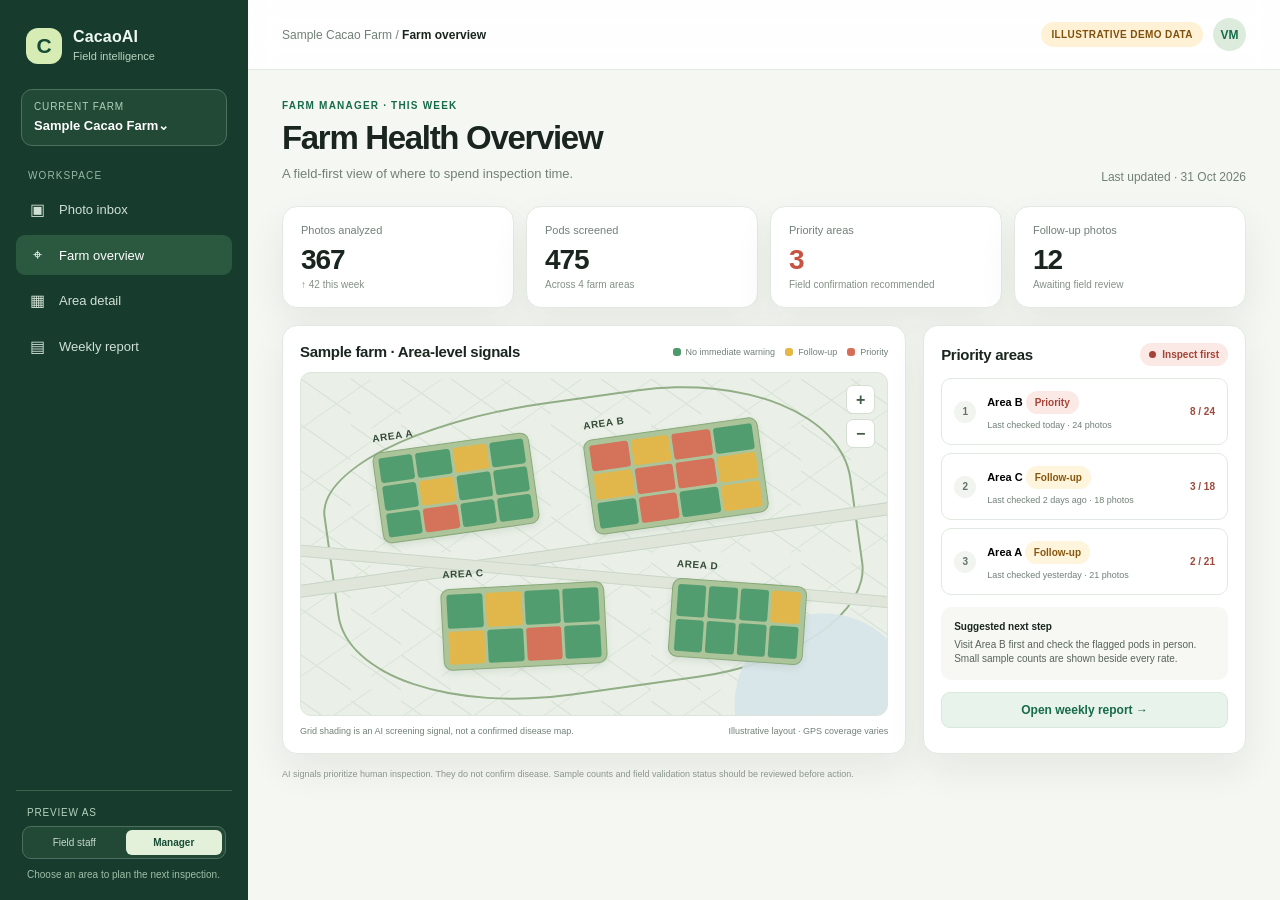
==== index.html @ 4b366967 "Add CacaoAI UI demo for public review" ====
<!doctype html>
<html lang="en">
<head>
  <meta charset="utf-8">
  <meta name="viewport" content="width=device-width,initial-scale=1">
  <meta name="theme-color" content="#f5f7f2">
  <title>CacaoAI — Field & Farm UI Concept</title>
  <style>
    :root {
      --ink: #19251e; --muted: #718077; --line: #e2e9e2; --paper: #ffffff;
      --canvas: #f5f7f2; --green: #176b4b; --green-2: #24835d; --mint: #e7f3eb;
      --amber: #d68b22; --amber-bg: #fff4dc; --red: #c75342; --red-bg: #fbe9e5;
      --blue: #4e7c9e; --blue-bg: #e9f1f6; --shadow: 0 16px 38px rgba(28, 50, 35, .07);
      font-family: Inter, "Segoe UI", Arial, sans-serif;
    }
    * { box-sizing: border-box; }
    body { margin: 0; background: var(--canvas); color: var(--ink); }
    button, input, textarea { font: inherit; }
    button { cursor: pointer; }
    .app { min-height: 100vh; display: grid; grid-template-columns: 248px minmax(0, 1fr); }
    .sidebar { background: #173c2d; color: #eff8f0; display: flex; flex-direction: column; padding: 24px 16px 18px; }
    .brand { display: flex; gap: 11px; align-items: center; padding: 4px 10px 25px; }
    .brand-mark { width: 36px; height: 36px; border-radius: 12px; display: grid; place-items: center; background: #d7ecb5; color: #164b35; font-size: 21px; font-weight: 800; }
    .brand strong { display: block; font-size: 16px; letter-spacing: .01em; }
    .brand small { color: #b7d2be; font-size: 11px; }
    .farm-switch { margin: 0 5px 24px; border: 1px solid #4b705d; background: #214936; color: white; border-radius: 11px; padding: 11px 12px; text-align: left; }
    .farm-switch span { display: block; font-size: 10px; text-transform: uppercase; letter-spacing: .09em; color: #afd0b8; margin-bottom: 4px; }
    .farm-switch strong { font-size: 13px; }
    .nav-label { color: #98b9a3; font-size: 10px; letter-spacing: .11em; text-transform: uppercase; padding: 0 12px 8px; }
    .nav { display: grid; gap: 5px; }
    .nav button { border: 0; background: transparent; color: #d0e0d4; border-radius: 9px; display: flex; align-items: center; gap: 12px; padding: 11px 12px; text-align: left; font-size: 13px; }
    .nav button:hover, .nav button.active { background: #2b5940; color: #fff; }
    .nav .icon { width: 19px; text-align: center; font-size: 16px; }
    .sidebar-spacer { flex: 1; }
    .role-box { border-top: 1px solid #3a6149; padding: 16px 6px 0; }
    .role-box p { color: #b7d2be; font-size: 10px; margin: 0 0 8px 5px; text-transform: uppercase; letter-spacing: .08em; }
    .role-switch { display: flex; padding: 3px; gap: 3px; border: 1px solid #4b705d; border-radius: 9px; background: #214936; }
    .role-switch button { flex: 1; padding: 7px 4px; border: 0; color: #c7d9cc; background: transparent; border-radius: 6px; font-size: 10px; }
    .role-switch button.active { background: #e3f1db; color: #164b35; font-weight: 700; }
    .role-hint { color: #9fbea8; font-size: 10px; line-height: 1.45; padding: 9px 5px 0; }

    .main { min-width: 0; }
    .topbar { height: 70px; background: rgba(255,255,255,.88); border-bottom: 1px solid var(--line); padding: 0 34px; display: flex; justify-content: space-between; align-items: center; position: sticky; top: 0; z-index: 10; backdrop-filter: blur(12px); }
    .crumb { color: var(--muted); font-size: 12px; }
    .crumb strong { color: var(--ink); font-weight: 650; }
    .top-actions { display: flex; gap: 10px; align-items: center; }
    .demo-chip { padding: 7px 10px; border-radius: 20px; background: #fff1d5; color: #80500d; font-size: 10px; font-weight: 750; letter-spacing: .04em; }
    .avatar { width: 33px; height: 33px; border-radius: 50%; display: grid; place-items: center; background: #dcebdc; color: var(--green); font-weight: 750; font-size: 12px; }
    .content { max-width: 1440px; margin: auto; padding: 30px 34px 52px; }
    .screen { display: none; animation: fade .18s ease-out; }
    .screen.active { display: block; }
    @keyframes fade { from { opacity: .5; transform: translateY(4px); } to { opacity: 1; transform: none; } }
    .page-head { display: flex; justify-content: space-between; align-items: flex-end; gap: 18px; margin-bottom: 22px; }
    .eyebrow { color: var(--green); font-size: 10px; font-weight: 800; text-transform: uppercase; letter-spacing: .12em; margin-bottom: 8px; }
    h1 { margin: 0; font-size: clamp(25px, 3vw, 33px); letter-spacing: -.04em; line-height: 1.13; }
    .subtitle { color: var(--muted); margin: 8px 0 0; font-size: 13px; line-height: 1.55; }
    .date-label { color: var(--muted); font-size: 12px; white-space: nowrap; }
    .card { background: var(--paper); border: 1px solid var(--line); border-radius: 15px; box-shadow: var(--shadow); }
    .btn { border: 1px solid var(--line); border-radius: 9px; padding: 10px 14px; background: white; color: var(--ink); font-size: 12px; font-weight: 700; transition: .15s ease; }
    .btn:hover { transform: translateY(-1px); box-shadow: 0 5px 12px #183d2d18; }
    .btn.primary { color: white; background: var(--green); border-color: var(--green); }
    .btn.primary:hover { background: #10583c; }
    .btn.soft { background: var(--mint); color: var(--green); border-color: #d6e9da; }
    .btn.warn { background: var(--amber-bg); color: #84550d; border-color: #f2dfb7; }
    .btn.danger { background: var(--red-bg); color: #9d3c31; border-color: #f0d0ca; }
    .status { display: inline-flex; gap: 6px; align-items: center; padding: 6px 9px; border-radius: 20px; font-size: 10px; font-weight: 750; white-space: nowrap; }
    .status.green { background: var(--mint); color: #226548; }
    .status.amber { background: var(--amber-bg); color: #86570f; }
    .status.red { background: var(--red-bg); color: #a44337; }
    .status.gray { background: #eef1ed; color: #68756b; }
    .dot { width: 7px; height: 7px; border-radius: 50%; background: currentColor; }

    /* Photo intake */
    .capture-layout { display: grid; grid-template-columns: minmax(0, 1.2fr) minmax(280px, .8fr); gap: 20px; align-items: stretch; }
    .capture-card { padding: 22px; }
    .capture-card h2, .panel-head h2 { font-size: 15px; margin: 0; letter-spacing: -.02em; }
    .capture-actions { display: flex; gap: 10px; margin-top: 14px; }
    .capture-actions .btn { flex: 1; padding: 13px; }
    .upload-progress { margin-top: 12px; padding: 10px 11px; background: #f6f9f5; border: 1px solid var(--line); border-radius: 9px; }
    .upload-progress[hidden], .queue-progress[hidden] { display: none; }
    .progress-head { display: flex; justify-content: space-between; gap: 10px; color: #56665a; font-size: 9px; margin-bottom: 7px; }
    .progress-track { height: 5px; background: #e3ebe2; border-radius: 6px; overflow: hidden; }
    .progress-track i { display: block; width: 0; height: 100%; background: var(--green-2); border-radius: inherit; transition: width .18s linear; }
    .retry-row { display: flex; justify-content: space-between; align-items: center; gap: 8px; color: var(--muted); font-size: 9px; margin-top: 8px; }
    .intake-hero { margin-top:16px; padding:20px; background:linear-gradient(135deg,#f0f6ed,#e5f1e5); border:1px solid #d8e8d8; border-radius:13px; display:flex; align-items:center; gap:16px; }
    .drive-icon { flex:none; width:52px; height:52px; display:grid; place-items:center; border-radius:15px; background:white; color:var(--green); font-size:23px; box-shadow:0 4px 12px #294b3014; }
    .intake-hero strong { display:block; font-size:13px; }
    .intake-hero p { margin:5px 0 0; color:#637267; font-size:10px; line-height:1.5; }
    .flow-steps { display:grid; grid-template-columns:repeat(3,1fr); gap:8px; margin-top:14px; }
    .flow-step { position:relative; padding:11px; border-radius:9px; background:#f7f9f5; color:#5a685e; font-size:9px; line-height:1.45; }
    .flow-step b { display:block; color:var(--ink); font-size:10px; margin-bottom:3px; }
    .flow-step i { font-style:normal; color:var(--green); font-weight:800; margin-right:4px; }
    .storage-note { display:flex; gap:8px; align-items:flex-start; padding:11px 12px; margin-top:13px; border-radius:9px; background:#f8f9f6; color:#68756b; font-size:9px; line-height:1.45; }
    .storage-note b { color:#405449; }
    .queue-progress { margin-top:11px; padding:10px 11px; background:#f6f9f5; border:1px solid var(--line); border-radius:9px; }
    .queue-row { padding:8px 0; border-bottom:1px solid #eff2ed; }
    .queue-row:last-child { border-bottom:0; }
    .queue-status { flex:none; }
    .retry-small { padding:5px 8px; font-size:9px; }
    .capture-side { padding: 21px; display: flex; flex-direction: column; }
    .capture-side .side-title { display: flex; justify-content: space-between; align-items: center; margin-bottom: 17px; }
    .side-title h2 { margin: 0; font-size: 14px; }
    .day-count { display: grid; grid-template-columns: 1fr 1fr; gap: 10px; }
    .mini-stat { border-radius: 11px; background: #f7f9f5; padding: 14px; }
    .mini-stat span { display: block; color: var(--muted); font-size: 10px; }
    .mini-stat strong { display: block; font-size: 26px; letter-spacing: -.04em; margin-top: 5px; }
    .mini-stat.review strong { color: var(--amber); }
    .gps-row { display: flex; justify-content: space-between; align-items: center; padding: 15px 0; border-bottom: 1px solid var(--line); font-size: 11px; }
    .gps-row span { color: var(--muted); }
    .upload-queue { margin-top: 15px; }
    .queue-head { display: flex; justify-content: space-between; font-size: 11px; font-weight: 700; margin-bottom: 9px; }
    .queue-list { display: grid; gap: 8px; }
    .queue-row { display: flex; gap: 9px; align-items: center; min-width: 0; font-size: 10px; }
    .queue-thumb { width: 33px; height: 33px; border-radius: 7px; object-fit: cover; background: #e8eee6; flex: none; }
    .queue-meta { flex: 1; min-width: 0; }
    .queue-meta strong { display: block; overflow: hidden; text-overflow: ellipsis; white-space: nowrap; font-size: 10px; }
    .queue-meta small { color: var(--muted); font-size: 9px; }
    .queue-check { color: var(--green); font-size: 15px; }

    /* Overview */
    .metric-grid { display: grid; grid-template-columns: repeat(4, minmax(0, 1fr)); gap: 12px; margin-bottom: 17px; }
    .metric { padding: 17px 18px; }
    .metric .metric-label { color: var(--muted); font-size: 11px; }
    .metric .metric-value { font-size: 28px; letter-spacing: -.04em; font-weight: 750; margin: 8px 0 3px; }
    .metric .metric-note { color: #849087; font-size: 10px; }
    .metric.priority .metric-value { color: var(--red); }
    .overview-layout { display: grid; grid-template-columns: minmax(0, 1.45fr) minmax(300px, .75fr); gap: 17px; }
    .map-card { padding: 17px; }
    .panel-head { display: flex; justify-content: space-between; align-items: center; gap: 10px; margin-bottom: 12px; }
    .map-legend { display: flex; gap: 10px; flex-wrap: wrap; color: var(--muted); font-size: 9px; }
    .map-legend span { display: inline-flex; align-items: center; gap: 5px; }
    .legend-dot { width: 8px; height: 8px; border-radius: 3px; }
    .farm-map { position: relative; height: 344px; overflow: hidden; border-radius: 11px; border: 1px solid #dce5dc; background-color: #eaf0e7; background-image: linear-gradient(35deg,transparent 48%,#d9e4d8 49%,#d9e4d8 50%,transparent 51%),linear-gradient(145deg,transparent 49%,#d9e4d8 50%,transparent 51%); background-size: 50px 46px, 70px 62px; }
    .farm-map::before { content: ""; position: absolute; inset: 7% 5%; border: 2px solid #91ae86; border-radius: 44% 38% 34% 42% / 28% 40% 31% 38%; transform: rotate(-8deg); pointer-events: none; }
    .map-water { position: absolute; right: -5%; bottom: -25%; width: 31%; height: 55%; border-radius: 50%; transform: rotate(-20deg); background: #d7e6e9; opacity: .9; }
    .map-road { position: absolute; height: 13px; left: -3%; right: -2%; top: 50%; background: #dfe5d9; border-top: 1px solid #c8d4c7; border-bottom: 1px solid #c8d4c7; transform: rotate(-8deg); }
    .map-road::after { content:""; position:absolute; height: 10px; width: 110%; left: -4%; top: 27px; background: #e0e6da; border-top: 1px solid #cbd7ca; border-bottom: 1px solid #cbd7ca; transform: rotate(13deg); }
    .plot { position: absolute; display: grid; grid-template-columns: repeat(4, 1fr); gap: 3px; padding: 5px; border-radius: 9px; background: #abc49a; border: 1px solid #87a979; box-shadow: 0 3px 7px #25452a18; transform: rotate(-8deg); }
    .plot button { min-width: 15px; min-height: 20px; border: 0; border-radius: 3px; opacity: .95; transition: .15s; }
    .plot button:hover { outline: 2px solid white; transform: scale(1.12); z-index: 2; }
    .plot button.green-cell { background: #4d9b6d; }
    .plot button.amber-cell { background: #e4b747; }
    .plot button.red-cell { background: #d66e57; }
    .plot-label { position: absolute; top: -21px; left: 2px; color: #344b38; font-size: 10px; font-weight: 800; letter-spacing: .06em; }
    .plot-a { left: 13%; top: 20%; width: 27%; height: 27%; }
    .plot-b { left: 49%; top: 16%; width: 30%; height: 28%; }
    .plot-c { left: 24%; top: 62%; width: 28%; height: 24%; transform: rotate(-3deg); }
    .plot-d { left: 63%; top: 61%; width: 23%; height: 23%; transform: rotate(4deg); }
    .map-controls { position: absolute; top: 12px; right: 12px; display: grid; gap: 5px; }
    .map-controls button { width: 29px; height: 29px; border: 1px solid #d5ded3; border-radius: 7px; background: white; color: #405b48; font-weight: 750; }
    .map-caption { display: flex; justify-content: space-between; gap: 10px; margin-top: 10px; color: var(--muted); font-size: 9px; }
    .priority-card { padding: 17px; }
    .priority-list { display: grid; gap: 8px; }
    .priority-row { width: 100%; background: white; text-align: left; border: 1px solid var(--line); border-radius: 10px; padding: 12px; display: grid; grid-template-columns: 25px 1fr auto; gap: 8px; align-items: center; transition: .15s; }
    .priority-row:hover { border-color: #b4ceba; box-shadow: 0 5px 13px #173c2d10; transform: translateY(-1px); }
    .rank { display: grid; place-items: center; width: 22px; height: 22px; background: #f2f4f0; border-radius: 50%; color: #637368; font-size: 10px; font-weight: 800; }
    .priority-info strong { display: block; font-size: 11px; }
    .priority-info small { color: var(--muted); font-size: 9px; }
    .priority-count { color: #9e493c; font-size: 10px; font-weight: 800; white-space: nowrap; }
    .action-callout { margin-top: 12px; padding: 13px; border-radius: 10px; background: #f7f8f3; color: #566458; font-size: 10px; line-height: 1.45; }
    .action-callout strong { color: var(--ink); display: block; margin-bottom: 3px; }

    /* Area detail */
    .back-link { border: 0; padding: 0; margin: 0 0 14px; background: transparent; color: var(--green); font-size: 11px; font-weight: 700; }
    .area-head { display: flex; justify-content: space-between; align-items: flex-start; gap: 16px; }
    .area-head-actions { display: flex; flex-wrap: wrap; justify-content: flex-end; gap: 8px; }
    .area-locator { display: grid; grid-template-columns: minmax(300px,1.15fr) minmax(220px,.85fr); gap: 18px; align-items: center; padding: 14px; margin: 16px 0; }
    .locator-map { height: 146px; position: relative; overflow: hidden; border-radius: 10px; border: 1px solid #dce5dc; background-color: #eaf0e7; background-image: linear-gradient(35deg,transparent 48%,#d9e4d8 49%,#d9e4d8 50%,transparent 51%),linear-gradient(145deg,transparent 49%,#d9e4d8 50%,transparent 51%); background-size: 38px 34px, 54px 46px; }
    .locator-map::before { content:""; position:absolute; inset:8% 5%; border:2px solid #91ae86; border-radius:44% 38% 34% 42% / 28% 40% 31% 38%; transform:rotate(-8deg); pointer-events:none; }
    .locator-map::after { content:""; position:absolute; height:8px; left:-4%; right:-4%; top:51%; background:#dfe5d9; border-top:1px solid #c8d4c7; border-bottom:1px solid #c8d4c7; transform:rotate(-8deg); pointer-events:none; }
    .locator-plot { position:absolute; z-index:1; width:23%; height:33%; border:1px solid #85a776; border-radius:7px; color:#173c2d; font-size:9px; font-weight:800; letter-spacing:.06em; box-shadow:0 2px 6px #25452a18; transition:.15s; }
    .locator-plot.loc-a { left:12%; top:19%; background:#b9d2ae; }
    .locator-plot.loc-b { left:53%; top:13%; width:29%; height:38%; background:#e7b7a8; }
    .locator-plot.loc-c { left:24%; top:66%; width:27%; height:25%; background:#edd99b; }
    .locator-plot.loc-d { left:67%; top:68%; width:22%; height:23%; background:#b9d2ae; }
    .locator-plot:hover { filter:brightness(.96); transform:translateY(-1px); }
    .locator-plot.selected { outline:3px solid #fff; box-shadow:0 0 0 3px #b94e3b,0 5px 12px #45382b40; z-index:3; }
    .locator-selected-tag { position:absolute; top:4px; right:5px; padding:3px 5px; border-radius:5px; background:#fff; color:#a04435; font-size:7px; letter-spacing:.02em; }
    .locator-details { padding:4px 6px 4px 0; }
    .locator-details .eyebrow { margin-bottom:5px; font-size:9px; }
    .locator-details h2 { margin:0; font-size:20px; letter-spacing:-.03em; }
    .locator-details p { color:var(--muted); font-size:10px; line-height:1.45; margin:6px 0 10px; }
    .locator-kpis { display:flex; gap:7px; margin:0 0 10px; }
    .locator-kpis span { border-radius:7px; padding:5px 7px; background:#f3f6f1; color:#536158; font-size:9px; }
    .locator-kpis strong { color:var(--ink); }
    .locator-note { margin:7px 0 0 !important; color:#87938a !important; font-size:8px !important; }
    .area-stat-grid { display: grid; grid-template-columns: repeat(4, minmax(0,1fr)); gap: 11px; margin: 20px 0 16px; }
    .area-stat { padding: 14px 16px; }
    .area-stat span { color: var(--muted); font-size: 10px; }
    .area-stat strong { display: block; margin-top: 5px; font-size: 20px; }
    .area-grid { display: grid; grid-template-columns: minmax(0,1.35fr) minmax(260px,.65fr); gap: 16px; }
    .signals, .recent { padding: 18px; }
    .signal-row { display: grid; grid-template-columns: 1fr 50px 90px; align-items: center; gap: 10px; padding: 12px 0; border-bottom: 1px solid #edf0eb; font-size: 11px; }
    .signal-row:last-child { border-bottom: 0; }
    .signal-count { text-align: right; font-weight: 800; }
    .signal-bar { height: 5px; background: #eef1ed; border-radius: 9px; overflow: hidden; }
    .signal-bar i { height: 100%; display: block; background: var(--amber); border-radius: inherit; }
    .signal-row:first-of-type .signal-bar i { background: var(--red); }
    .section-note { color: var(--muted); font-size: 9px; margin: 3px 0 8px; line-height: 1.45; }
    .recent-grid { display: grid; grid-template-columns: repeat(2,1fr); gap: 9px; }
    .photo-tile { border: 0; padding: 0; background: #f0f4ef; border-radius: 9px; overflow: hidden; text-align: left; color: var(--ink); }
    .photo-tile img { width: 100%; height: 105px; object-fit: cover; display: block; }
    .photo-tile span { display: block; padding: 8px; font-size: 9px; line-height: 1.35; }
    .photo-tile b { display: block; font-size: 9px; margin-bottom: 2px; }
    .action-panel { padding: 17px; margin-top: 15px; background: #eef5ee; border-color: #dceade; }
    .action-panel h3 { margin: 0 0 8px; font-size: 12px; }
    .action-panel ol { margin: 0; padding-left: 19px; color: #526357; font-size: 10px; line-height: 1.8; }
    .confirm-state { display: none; margin-top: 12px; padding: 10px 11px; border-radius: 9px; font-size: 10px; }
    .confirm-state.visible { display: block; }
    .confirm-state.confirmed { background: var(--mint); color: #226548; }
    .confirm-state.evidence { background: var(--amber-bg); color: #80550e; }

    /* Weekly */
    .report-banner { display: flex; justify-content: space-between; align-items: center; gap: 12px; padding: 20px; background: #173c2d; color: white; border-radius: 15px; margin-bottom: 16px; }
    .report-banner small { color: #bfd7c3; font-size: 10px; }
    .report-banner h2 { margin: 5px 0 0; font-size: 20px; letter-spacing: -.03em; }
    .report-banner .btn { border-color: #83a38c; background: transparent; color: white; }
    .week-grid { display: grid; grid-template-columns: minmax(0,1.25fr) minmax(270px,.75fr); gap: 16px; }
    .trend-card, .actions-card { padding: 19px; }
    .trend-card h2, .actions-card h2 { font-size: 14px; margin: 0; }
    .trend-chart { display: grid; grid-template-columns: 45px 1fr; gap: 9px; height: 210px; margin-top: 20px; }
    .y-axis { display: flex; flex-direction: column; justify-content: space-between; text-align: right; color: #88948a; font-size: 9px; padding: 0 0 20px; }
    .chart-area { position: relative; border-bottom: 1px solid #dce4dc; background: repeating-linear-gradient(to bottom,transparent 0,transparent 48px,#edf1ec 49px,#edf1ec 50px); }
    .bars { height: 100%; display: flex; justify-content: space-around; align-items: flex-end; padding: 0 15px 0; }
    .bar-group { height: 100%; width: 14%; display: flex; align-items: flex-end; justify-content: center; position: relative; }
    .bar { width: 34px; max-width: 85%; height: var(--h); background: #c9dfcf; border-radius: 6px 6px 0 0; position: relative; }
    .bar.current { background: #d9795c; }
    .bar-group small { position: absolute; bottom: -20px; color: #78857b; font-size: 9px; white-space: nowrap; }
    .bar-value { position: absolute; top: -17px; left: 50%; transform: translateX(-50%); color: #647067; font-size: 9px; white-space: nowrap; }
    .chart-note { color: var(--muted); font-size: 9px; margin: 29px 0 0; }
    .weekly-actions { display: grid; gap: 10px; margin-top: 14px; }
    .weekly-action { display: flex; gap: 10px; align-items: flex-start; padding: 11px; border-radius: 9px; background: #f7f9f5; font-size: 10px; line-height: 1.45; }
    .action-num { flex: none; width: 21px; height: 21px; border-radius: 7px; background: #e3eee1; color: var(--green); display: grid; place-items: center; font-size: 9px; font-weight: 800; }
    .weekly-action strong { display: block; margin-bottom: 2px; font-size: 10px; }
    .pending-card { display: flex; gap: 12px; align-items: center; padding: 15px; margin-top: 15px; border: 1px solid #f1dfb9; border-radius: 11px; background: #fff9eb; }
    .pending-icon { width: 36px; height: 36px; display: grid; place-items: center; border-radius: 11px; background: #ffefc9; color: #926116; font-size: 17px; }
    .pending-card strong { display: block; font-size: 11px; }
    .pending-card span { color: #866e48; font-size: 9px; }

    /* Photo review modal and feedback */
    .modal-backdrop { position: fixed; inset: 0; background: rgba(16,34,23,.58); z-index: 40; display: none; align-items: center; justify-content: center; padding: 20px; }
    .modal-backdrop.open { display: flex; }
    .review-modal { max-width: 960px; width: 100%; max-height: 92vh; overflow: auto; background: white; border-radius: 16px; box-shadow: 0 24px 70px #10221855; display: grid; grid-template-columns: minmax(0,1fr) minmax(300px,.8fr); position: relative; }
    .review-photo { min-height: 410px; background: #e9eee8; display: grid; place-items: center; border-radius: 16px 0 0 16px; overflow: hidden; }
    .review-photo img { width: 100%; height: 100%; min-height: 410px; object-fit: cover; }
    .review-details { padding: 24px; }
    .modal-close { position: absolute; top: 12px; right: 12px; width: 32px; height: 32px; border: 1px solid var(--line); background: white; border-radius: 50%; font-size: 16px; z-index: 2; }
    .review-details h2 { font-size: 20px; margin: 13px 0 5px; }
    .review-details p { color: var(--muted); font-size: 10px; line-height: 1.5; }
    .review-kv { display: grid; grid-template-columns: 1fr auto; gap: 10px; padding: 11px 0; border-bottom: 1px solid var(--line); font-size: 10px; }
    .review-kv span { color: var(--muted); }
    .review-actions { display:grid; gap:7px; margin-top:16px; }
    .review-actions .btn { text-align:left; }
    .notes { margin-top: 13px; }
    .notes label { display:block; font-size:10px; font-weight:700; margin-bottom:6px; }
    .notes textarea { resize: vertical; min-height:60px; width:100%; border:1px solid var(--line); border-radius:8px; padding:9px; font-size:10px; outline-color:var(--green); }
    .toast { position: fixed; right: 22px; bottom: 22px; z-index: 60; opacity: 0; transform: translateY(12px); pointer-events:none; background:#193f2f; color:white; padding:12px 16px; border-radius:10px; box-shadow:0 10px 30px #10221833; font-size:11px; transition:.22s; }
    .toast.show { opacity:1; transform:translateY(0); }
    .small-print { color:#8a968d; font-size:9px; line-height:1.5; margin-top:14px; }
    @media (max-width: 1050px) {
      .app { grid-template-columns: 205px minmax(0,1fr); }
      .content { padding:24px 22px 40px; } .topbar { padding:0 22px; }
      .overview-layout, .area-grid, .week-grid { grid-template-columns: 1fr; }
    }
    @media (max-width: 760px) {
      .app { display:block; } .sidebar { padding:10px 12px; position:sticky; top:0; z-index:20; display:block; }
      .brand { padding:0 5px 9px; } .brand-mark { width:30px; height:30px; border-radius:9px; font-size:17px; }
      .farm-switch, .nav-label, .sidebar-spacer, .role-box { display:none; }
      .nav { display:flex; overflow:auto; gap:3px; } .nav button { padding:8px 10px; flex:none; font-size:10px; gap:6px; }
      .nav .icon { font-size:12px; width:auto; }
      .topbar { height:48px; padding:0 14px; } .content { padding:20px 14px 34px; }
      .page-head { align-items:flex-start; flex-direction:column; margin-bottom:16px; }
      .capture-layout { grid-template-columns:1fr; } .metric-grid { grid-template-columns:repeat(2,1fr); }
      .area-stat-grid { grid-template-columns:repeat(2,1fr); } .area-head { flex-direction:column; }
      .area-head-actions { justify-content:flex-start; } .farm-map { height:300px; }
      .area-locator { grid-template-columns:1fr; gap:10px; } .locator-map { height:132px; }
      .review-modal { grid-template-columns:1fr; } .review-photo { border-radius:16px 16px 0 0; min-height:250px; max-height:35vh; }
      .review-photo img { min-height:250px; } .review-details { padding:20px; }
      .report-banner { align-items:flex-start; flex-direction:column; }
    }
    @media (max-width: 450px) {
      .demo-chip { font-size:8px; padding:6px 7px; } .avatar { width:29px; height:29px; }
      .capture-card, .capture-side { padding:16px; } .guide { grid-template-columns:1fr; }
      .farm-map { height:260px; } .plot { gap:2px; padding:3px; } .plot button { min-height:15px; }
      .priority-card, .map-card, .signals, .recent, .trend-card, .actions-card { padding:14px; }
    }
  </style>
</head>
<body>
  <div class="app">
    <aside class="sidebar">
      <div class="brand"><div class="brand-mark">C</div><div><strong>CacaoAI</strong><small>Field intelligence</small></div></div>
      <button class="farm-switch" type="button"><span>Current farm</span><strong>Sample Cacao Farm⌄</strong></button>
      <div class="nav-label">Workspace</div>
      <nav class="nav" aria-label="Main navigation">
        <button data-screen="capture"><span class="icon">▣</span>Photo inbox</button>
        <button data-screen="overview" class="active"><span class="icon">⌖</span>Farm overview</button>
        <button data-screen="area"><span class="icon">▦</span>Area detail</button>
        <button data-screen="weekly"><span class="icon">▤</span>Weekly report</button>
      </nav>
      <div class="sidebar-spacer"></div>
      <div class="role-box">
        <p>Preview as</p>
        <div class="role-switch"><button data-role="staff">Field staff</button><button data-role="manager" class="active">Manager</button></div>
        <div class="role-hint" id="role-hint">Choose an area to plan the next inspection.</div>
      </div>
    </aside>
    <main class="main">
      <header class="topbar">
        <div class="crumb">Sample Cacao Farm <span aria-hidden="true">/</span> <strong id="crumb-current">Farm overview</strong></div>
        <div class="top-actions"><span class="demo-chip">ILLUSTRATIVE DEMO DATA</span><div class="avatar" title="Farm manager">VM</div></div>
      </header>
      <div class="content">
        <!-- Screen 1: desktop photo inbox -->
        <section class="screen" id="screen-capture" aria-labelledby="capture-title">
          <div class="page-head"><div><div class="eyebrow">Field staff · Photo intake</div><h1 id="capture-title">Photo Inbox</h1><p class="subtitle">Photos from the farm arrive here for screening and follow-up. Capture them on a phone; manage the queue on desktop.</p></div><div class="date-label">Saturday, 31 October 2026</div></div>
          <div class="capture-layout">
            <section class="card capture-card">
              <div class="panel-head"><h2>Farm photo storage</h2><span class="status green"><i class="dot"></i> Drive Inbox connected</span></div>
              <div class="intake-hero"><div class="drive-icon">↗</div><div><strong>Incoming photos are read from the farm’s shared folder</strong><p>New files are processed in place. Original images stay in farm storage and are not copied into the dashboard.</p></div></div>
              <div class="flow-steps">
                <div class="flow-step"><b><i>01</i> Take the photo</b>Use the phone’s camera in the field.</div>
                <div class="flow-step"><b><i>02</i> Add it to Drive</b>Upload to the farm’s shared Inbox folder.</div>
                <div class="flow-step"><b><i>03</i> Check status here</b>Follow processing, review, or upload errors.</div>
              </div>
              <div class="capture-actions">
                <button class="btn primary" id="open-drive" type="button">↗ &nbsp; Open shared Drive folder</button>
                <button class="btn" id="add-photos" type="button">＋ &nbsp; Add from this computer</button>
              </div>
              <input id="manual-upload-input" type="file" accept="image/*" multiple hidden>
              <div class="queue-progress" id="upload-progress" hidden>
                <div class="progress-head"><span id="progress-label">Adding file to demo queue…</span><strong id="progress-percent">0%</strong></div>
                <div class="progress-track"><i id="progress-fill"></i></div>
                <div class="retry-row"><span>This is a local UI simulation; nothing is sent.</span><button class="btn retry-small" id="retry-upload" type="button" hidden>Retry</button></div>
              </div>
              <div class="storage-note"><span>ⓘ</span><span><b>Storage design:</b> keep original photos in Drive (or the farm’s chosen object storage); save lightweight metadata, thumbnails, and model results in CacaoAI.</span></div>
            </section>
            <aside class="card capture-side">
              <div class="side-title"><h2>Today’s queue</h2><span class="status green"><i class="dot"></i> Synced 10:42 AM</span></div>
              <div class="day-count">
                <div class="mini-stat"><span>Analyzed</span><strong id="uploaded-count">12</strong></div>
                <div class="mini-stat review"><span>Need field review</span><strong id="review-count">3</strong></div>
              </div>
              <div class="gps-row"><span>Waiting to process</span><strong id="waiting-count">4 photos</strong></div>
              <div class="gps-row"><span>Upload issue</span><strong id="failed-count" style="color:var(--red)">1 photo</strong></div>
              <div class="upload-queue">
                <div class="queue-head"><span>Recent files</span><button class="btn retry-small" id="retry-failed" type="button">Retry failed (1)</button></div>
                <div class="queue-list" id="queue-list">
                  <div class="queue-row"><span class="queue-meta"><strong>IMG_1042.jpg</strong><small>Area B · Arrived 10:42 AM</small></span><span class="status green queue-status">Analyzed</span></div>
                  <div class="queue-row"><span class="queue-meta"><strong>IMG_1041.jpg</strong><small>Area B · Arrived 10:39 AM</small></span><span class="status amber queue-status">Review</span></div>
                  <div class="queue-row"><span class="queue-meta"><strong>IMG_1040.jpg</strong><small>Area A · Arrived 10:31 AM</small></span><span class="status gray queue-status">Queued</span></div>
                  <div class="queue-row" id="failed-row"><span class="queue-meta"><strong>IMG_1039.jpg</strong><small>Sync paused · 10:18 AM</small></span><span class="status red queue-status">Retry</span></div>
                </div>
              </div>
              <p class="small-print">Prototype only: Drive status and queue are sample data. The desktop page does not access a camera or upload anything.</p>
            </aside>
          </div>
        </section>

        <!-- Screen 2: farm manager overview -->
        <section class="screen active" id="screen-overview" aria-labelledby="overview-title">
          <div class="page-head"><div><div class="eyebrow">Farm manager · This week</div><h1 id="overview-title">Farm Health Overview</h1><p class="subtitle">A field-first view of where to spend inspection time.</p></div><div class="date-label">Last updated · 31 Oct 2026</div></div>
          <div class="metric-grid">
            <article class="card metric"><div class="metric-label">Photos analyzed</div><div class="metric-value">367</div><div class="metric-note">↑ 42 this week</div></article>
            <article class="card metric"><div class="metric-label">Pods screened</div><div class="metric-value">475</div><div class="metric-note">Across 4 farm areas</div></article>
            <article class="card metric priority"><div class="metric-label">Priority areas</div><div class="metric-value">3</div><div class="metric-note">Field confirmation recommended</div></article>
            <article class="card metric"><div class="metric-label">Follow-up photos</div><div class="metric-value">12</div><div class="metric-note">Awaiting field review</div></article>
          </div>
          <div class="overview-layout">
            <section class="card map-card">
              <div class="panel-head"><h2>Sample farm · Area-level signals</h2><div class="map-legend"><span><i class="legend-dot" style="background:#4d9b6d"></i>No immediate warning</span><span><i class="legend-dot" style="background:#e4b747"></i>Follow-up</span><span><i class="legend-dot" style="background:#d66e57"></i>Priority</span></div></div>
              <div class="farm-map" aria-label="Illustrative farm block heatmap">
                <div class="map-water"></div><div class="map-road"></div>
                <div class="plot plot-a" aria-label="Area A, 2 flagged out of 21"><span class="plot-label">AREA A</span>
                  <button class="green-cell" data-area="A" aria-label="Area A grid cell"></button><button class="green-cell" data-area="A"></button><button class="amber-cell" data-area="A"></button><button class="green-cell" data-area="A"></button>
                  <button class="green-cell" data-area="A"></button><button class="amber-cell" data-area="A"></button><button class="green-cell" data-area="A"></button><button class="green-cell" data-area="A"></button>
                  <button class="green-cell" data-area="A"></button><button class="red-cell" data-area="A"></button><button class="green-cell" data-area="A"></button><button class="green-cell" data-area="A"></button>
                </div>
                <div class="plot plot-b" aria-label="Area B, 8 flagged out of 24"><span class="plot-label">AREA B</span>
                  <button class="red-cell" data-area="B"></button><button class="amber-cell" data-area="B"></button><button class="red-cell" data-area="B"></button><button class="green-cell" data-area="B"></button>
                  <button class="amber-cell" data-area="B"></button><button class="red-cell" data-area="B"></button><button class="red-cell" data-area="B"></button><button class="amber-cell" data-area="B"></button>
                  <button class="green-cell" data-area="B"></button><button class="red-cell" data-area="B"></button><button class="green-cell" data-area="B"></button><button class="amber-cell" data-area="B"></button>
                </div>
                <div class="plot plot-c" aria-label="Area C, 3 flagged out of 18"><span class="plot-label">AREA C</span>
                  <button class="green-cell" data-area="C"></button><button class="amber-cell" data-area="C"></button><button class="green-cell" data-area="C"></button><button class="green-cell" data-area="C"></button>
                  <button class="amber-cell" data-area="C"></button><button class="green-cell" data-area="C"></button><button class="red-cell" data-area="C"></button><button class="green-cell" data-area="C"></button>
                </div>
                <div class="plot plot-d" aria-label="Area D, 1 flagged out of 31"><span class="plot-label">AREA D</span>
                  <button class="green-cell" data-area="D"></button><button class="green-cell" data-area="D"></button><button class="green-cell" data-area="D"></button><button class="amber-cell" data-area="D"></button>
                  <button class="green-cell" data-area="D"></button><button class="green-cell" data-area="D"></button><button class="green-cell" data-area="D"></button><button class="green-cell" data-area="D"></button>
                </div>
                <div class="map-controls"><button aria-label="Zoom in" type="button">+</button><button aria-label="Zoom out" type="button">−</button></div>
              </div>
              <div class="map-caption"><span>Grid shading is an AI screening signal, not a confirmed disease map.</span><span>Illustrative layout · GPS coverage varies</span></div>
            </section>
            <aside class="card priority-card">
              <div class="panel-head"><h2>Priority areas</h2><span class="status red"><i class="dot"></i> Inspect first</span></div>
              <div class="priority-list">
                <button class="priority-row" data-open-area="B"><span class="rank">1</span><span class="priority-info"><strong>Area B <span class="status red">Priority</span></strong><small>Last checked today · 24 photos</small></span><span class="priority-count">8 / 24</span></button>
                <button class="priority-row" data-open-area="C"><span class="rank">2</span><span class="priority-info"><strong>Area C <span class="status amber">Follow-up</span></strong><small>Last checked 2 days ago · 18 photos</small></span><span class="priority-count">3 / 18</span></button>
                <button class="priority-row" data-open-area="A"><span class="rank">3</span><span class="priority-info"><strong>Area A <span class="status amber">Follow-up</span></strong><small>Last checked yesterday · 21 photos</small></span><span class="priority-count">2 / 21</span></button>
              </div>
              <div class="action-callout"><strong>Suggested next step</strong>Visit Area B first and check the flagged pods in person. Small sample counts are shown beside every rate.</div>
              <button class="btn soft" style="width:100%;margin-top:12px" data-screen="weekly">Open weekly report →</button>
            </aside>
          </div>
          <p class="small-print">AI signals prioritize human inspection. They do not confirm disease. Sample counts and field validation status should be reviewed before action.</p>
        </section>

        <!-- Screen 3: area details -->
        <section class="screen" id="screen-area" aria-labelledby="area-title">
          <button class="back-link" data-screen="overview">← Back to farm overview</button>
          <div class="page-head area-head"><div><div class="eyebrow">Farm manager · Area detail</div><h1 id="area-title">Area B — Priority Inspection</h1><p class="subtitle">Review the signal, then confirm what is actually present in the field.</p></div><div class="area-head-actions"><span class="status red" id="area-status"><i class="dot"></i> Priority inspection</span><button class="btn primary" id="start-inspection">Start inspection</button></div></div>
          <section class="card area-locator" aria-label="Area location within the farm">
            <div class="locator-map" id="locator-map">
              <button class="locator-plot loc-a" data-locator-area="A" type="button" aria-label="Show Area A details">AREA A</button>
              <button class="locator-plot loc-b selected" data-locator-area="B" type="button" aria-label="Currently viewing Area B details">AREA B <span class="locator-selected-tag">VIEWING</span></button>
              <button class="locator-plot loc-c" data-locator-area="C" type="button" aria-label="Show Area C details">AREA C</button>
              <button class="locator-plot loc-d" data-locator-area="D" type="button" aria-label="Show Area D details">AREA D</button>
            </div>
            <div class="locator-details">
              <div class="eyebrow">Selected area on farm map</div>
              <h2 id="locator-area-name">Area B</h2>
              <p id="locator-copy">The highlighted block is the location for the details and photos shown below. Tap another block to switch areas.</p>
              <div class="locator-kpis"><span><strong id="locator-photos">24</strong> photos</span><span><strong id="locator-flagged">8</strong> flagged for review</span></div>
              <button class="btn" data-screen="overview" type="button">View full farm map →</button>
              <p class="locator-note">Illustrative block layout; replace with the farm’s verified block map.</p>
            </div>
          </section>
          <div class="area-stat-grid">
            <article class="card area-stat"><span>Photos analyzed</span><strong id="area-photo-count">24</strong></article>
            <article class="card area-stat"><span>Photos flagged</span><strong id="area-flagged-count">8</strong></article>
            <article class="card area-stat"><span>Flagged rate</span><strong id="area-rate">33%</strong></article>
            <article class="card area-stat"><span>Last checked</span><strong style="font-size:16px">31 Oct 2026</strong></article>
          </div>
          <div class="area-grid">
            <section class="card signals">
              <div class="panel-head"><h2>Possible signals</h2><span class="status gray">AI screening only</span></div>
              <p class="section-note">Labels describe model-like patterns; confirm disease and pest presence in person.</p>
              <div class="signal-row"><span>Black-pod-like</span><strong class="signal-count" id="signal-black">5</strong><div class="signal-bar"><i id="bar-black" style="width:63%"></i></div></div>
              <div class="signal-row"><span>Pest-like</span><strong class="signal-count" id="signal-pest">2</strong><div class="signal-bar"><i id="bar-pest" style="width:25%"></i></div></div>
              <div class="signal-row"><span>Other / review</span><strong class="signal-count" id="signal-other">1</strong><div class="signal-bar"><i id="bar-other" style="width:13%"></i></div></div>
              <div class="action-panel">
                <h3>Recommended next steps</h3>
                <ol><li>Visit Area B</li><li>Inspect the flagged pods in person</li><li>Take close-up follow-up photos</li><li>Upload the photos to update this area</li></ol>
              </div>
              <div class="confirm-state" id="confirm-state"></div>
              <div style="display:flex;gap:8px;flex-wrap:wrap;margin-top:13px">
                <button class="btn soft" id="mark-confirmed">✓ Mark as field-confirmed</button>
                <button class="btn warn" id="needs-evidence">Needs more evidence</button>
                <button class="btn" id="upload-followup">＋ Upload follow-up photos</button>
              </div>
              <input id="followup-input" type="file" accept="image/*" multiple hidden>
            </section>
            <aside class="card recent">
              <div class="panel-head"><h2>Recent photos</h2><button class="btn" style="padding:7px 9px" data-open-review>View all</button></div>
              <div class="recent-grid">
                <button class="photo-tile" data-open-review data-photo="assets/pod-green-a.png"><img class="field-photo" alt="Illustrative close-up of a green cacao pod"><span><b>Sample image 01</b>Generated illustration · not analyzed</span></button>
                <button class="photo-tile" data-open-review data-photo="assets/pod-bagged-a.png"><img class="field-photo" alt="Illustrative close-up of a cacao pod inside a clear protective bag"><span><b>Sample image 02</b>Generated illustration · not analyzed</span></button>
                <button class="photo-tile" data-open-review data-photo="assets/pod-dark-green.png"><img class="field-photo" alt="Illustrative close-up of a dark green cacao pod"><span><b>Sample image 03</b>Generated illustration · not analyzed</span></button>
                <button class="photo-tile" data-open-review data-photo="assets/pod-bagged-b.png"><img class="field-photo" alt="Illustrative close-up of a cacao pod inside a clear protective bag"><span><b>Sample image 04</b>Generated illustration · not analyzed</span></button>
              </div>
              <p class="small-print">Images, photo labels, and example results are illustrative mock data, not farm records or model outputs. Use field confirmation to record what staff observed.</p>
            </aside>
          </div>
        </section>

        <!-- Screen 4: weekly report -->
        <section class="screen" id="screen-weekly" aria-labelledby="weekly-title">
          <div class="page-head"><div><div class="eyebrow">Farm manager · Weekly action summary</div><h1 id="weekly-title">Weekly Farm Health Report</h1><p class="subtitle">A short list of places to revisit, with enough evidence to plan the week.</p></div><div class="date-label">Week of 26 Oct 2026</div></div>
          <div class="report-banner"><div><small>SAMPLE CACAO FARM · WEEK 44</small><h2>3 areas may need a closer look.</h2></div><button class="btn" id="export-report">↓ &nbsp; Export summary</button></div>
          <div class="metric-grid">
            <article class="card metric"><div class="metric-label">Photos analyzed</div><div class="metric-value">367</div><div class="metric-note">This week</div></article>
            <article class="card metric priority"><div class="metric-label">Priority areas</div><div class="metric-value">3</div><div class="metric-note">Field checks recommended</div></article>
            <article class="card metric"><div class="metric-label">Follow-up photos pending</div><div class="metric-value">12</div><div class="metric-note">Upload after field visits</div></article>
            <article class="card metric"><div class="metric-label">Field-confirmed</div><div class="metric-value" id="confirmed-total">4</div><div class="metric-note">Staff feedback this week</div></article>
          </div>
          <div class="week-grid">
            <section class="card trend-card">
              <div class="panel-head"><h2>Area B · flagged-photo share</h2><span class="status amber">Review recommended</span></div>
              <p class="section-note">Share of photos flagged for review. Counts are small; compare with the sample size.</p>
              <div class="trend-chart"><div class="y-axis"><span>40%</span><span>30%</span><span>20%</span><span>10%</span><span>0%</span></div><div class="chart-area"><div class="bars">
                <div class="bar-group"><div class="bar" style="--h:38%"><span class="bar-value">15%</span></div><small>Wk 40</small></div>
                <div class="bar-group"><div class="bar" style="--h:45%"><span class="bar-value">18%</span></div><small>Wk 41</small></div>
                <div class="bar-group"><div class="bar" style="--h:35%"><span class="bar-value">14%</span></div><small>Wk 42</small></div>
                <div class="bar-group"><div class="bar" style="--h:53%"><span class="bar-value">21%</span></div><small>Wk 43</small></div>
                <div class="bar-group"><div class="bar current" style="--h:83%"><span class="bar-value">33%</span></div><small>This week</small></div>
              </div></div></div>
              <p class="chart-note">Current sample: 8 of 24 photos flagged. A higher share is a cue to inspect, not a disease diagnosis.</p>
            </section>
            <aside class="card actions-card">
              <div class="panel-head"><h2>Recommended actions</h2><span class="status green">This week</span></div>
              <div class="weekly-actions">
                <div class="weekly-action"><span class="action-num">1</span><span><strong>Inspect Area B first</strong>8 of 24 photos flagged · increased from 18% last week.</span></div>
                <div class="weekly-action"><span class="action-num">2</span><span><strong>Review black-pod-like signals</strong>Check five flagged examples during the field visit.</span></div>
                <div class="weekly-action"><span class="action-num">3</span><span><strong>Recheck Area C next week</strong>3 of 18 photos flagged; compare after follow-up.</span></div>
              </div>
              <div class="pending-card"><div class="pending-icon">↻</div><div><strong>12 follow-up photos pending</strong><span>Upload after the next field inspection.</span></div></div>
              <button class="btn primary" style="width:100%;margin-top:14px" data-open-area="B">Open Area B details →</button>
            </aside>
          </div>
          <p class="small-print">Trend is illustrative demo data. Rates can shift when capture volume or model version changes; always show the denominator and field-check before interpreting.</p>
        </section>
      </div>
    </main>
  </div>

  <!-- Photo Review is a modal reached from an area's recent-photo list. -->
  <div class="modal-backdrop" id="review-backdrop" role="dialog" aria-modal="true" aria-labelledby="review-title">
    <div class="review-modal">
      <button class="modal-close" id="close-review" aria-label="Close photo review">×</button>
      <div class="review-photo"><img class="field-photo" id="review-photo" alt="Original cacao pod photo"></div>
      <div class="review-details">
        <span class="status gray"><i class="dot"></i> Illustrative sample · not analyzed</span>
        <h2 id="review-title">Photo Review</h2>
        <p>This generated sample image has not been analyzed by a CacaoAI model. Real model output will appear here after inference.</p>
        <div class="review-kv"><span>Farm area</span><strong>Area B · Sample Cacao Farm</strong></div>
        <div class="review-kv"><span>Image type</span><strong>Generated illustration</strong></div>
        <div class="review-kv"><span>Pod detection</span><strong>Not evaluated</strong></div>
        <div class="review-kv"><span>Model result</span><strong>Not available · no inference run</strong></div>
        <div class="review-actions">
          <button class="btn soft" data-review-choice="confirmed">✓ &nbsp; Confirmed in field</button>
          <button class="btn" data-review-choice="not-confirmed">○ &nbsp; Not confirmed</button>
          <button class="btn warn" data-review-choice="more-photo">＋ &nbsp; Need another photo</button>
        </div>
        <div class="notes"><label for="review-notes">Field notes</label><textarea id="review-notes" placeholder="What did you observe? (optional)"></textarea></div>
      </div>
    </div>
  </div>
  <div class="toast" id="toast" role="status" aria-live="polite"></div>

  <script>
    // Offline interaction prototype. No inference, Drive upload, or persistent backend is connected.
    const photoTiles = [...document.querySelectorAll('.photo-tile')];
    photoTiles.forEach(tile => { tile.querySelector('.field-photo').src = tile.dataset.photo; });
    const reviewPhoto = document.getElementById('review-photo');
    reviewPhoto.src = photoTiles[0]?.dataset.photo || '';
    const names = { capture: 'Photo inbox', overview: 'Farm overview', area: 'Area detail', weekly: 'Weekly report' };
    const screens = [...document.querySelectorAll('.screen')];
    const navButtons = [...document.querySelectorAll('[data-screen]')];
    let selectedArea = 'B';
    let toastTimer;
    function showToast(message) {
      const toast = document.getElementById('toast');
      toast.textContent = message; toast.classList.add('show');
      clearTimeout(toastTimer); toastTimer = setTimeout(() => toast.classList.remove('show'), 2600);
    }
    function showScreen(name) {
      screens.forEach(screen => screen.classList.toggle('active', screen.id === `screen-${name}`));
      document.getElementById('crumb-current').textContent = names[name] || 'Farm overview';
      document.querySelectorAll('.nav button').forEach(button => button.classList.toggle('active', button.dataset.screen === name));
      if (name === 'capture') document.getElementById('role-hint').textContent = 'Check files arriving from the farm’s shared photo folder.';
      else document.getElementById('role-hint').textContent = 'Choose an area to plan the next inspection.';
      window.scrollTo({ top: 0, behavior: 'smooth' });
    }
    navButtons.forEach(button => button.addEventListener('click', () => showScreen(button.dataset.screen)));
    function openArea(key = 'B') {
      selectedArea = key;
      const data = {
        B: { title: 'Area B — Priority Inspection', photos: '24', flagged: '8', rate: '33%', tone: 'red', badge: 'Priority inspection', signals: [5, 2, 1] },
        C: { title: 'Area C — Follow-up Recommended', photos: '18', flagged: '3', rate: '17%', tone: 'amber', badge: 'Follow-up recommended', signals: [2, 1, 0] },
        A: { title: 'Area A — Follow-up Recommended', photos: '21', flagged: '2', rate: '10%', tone: 'amber', badge: 'Follow-up recommended', signals: [1, 1, 0] },
        D: { title: 'Area D — No Immediate Warning', photos: '31', flagged: '1', rate: '3%', tone: 'green', badge: 'No immediate warning', signals: [0, 1, 0] }
      }[key] || { title: `Area ${key}`, photos: '—', flagged: '—', rate: '—', tone: 'gray', badge: 'Needs review' };
      document.getElementById('area-title').textContent = data.title;
      document.getElementById('area-photo-count').textContent = data.photos;
      document.getElementById('area-flagged-count').textContent = data.flagged;
      document.getElementById('area-rate').textContent = data.rate;
      document.getElementById('locator-area-name').textContent = `Area ${key}`;
      document.getElementById('locator-copy').textContent = `The highlighted block is the location for the details and photos shown below. Tap another block to switch areas.`;
      document.getElementById('locator-photos').textContent = data.photos;
      document.getElementById('locator-flagged').textContent = data.flagged;
      document.querySelectorAll('[data-locator-area]').forEach(plot => {
        const selected = plot.dataset.locatorArea === key;
        plot.classList.toggle('selected', selected);
        plot.setAttribute('aria-label', selected ? `Currently viewing Area ${key} details` : `Show Area ${plot.dataset.locatorArea} details`);
        const tag = plot.querySelector('.locator-selected-tag');
        if (tag) tag.remove();
        if (selected) {
          const selectedTag = document.createElement('span'); selectedTag.className = 'locator-selected-tag'; selectedTag.textContent = 'VIEWING';
          plot.appendChild(selectedTag);
        }
      });
      if (data.signals) {
        ['black', 'pest', 'other'].forEach((name, index) => {
          document.getElementById(`signal-${name}`).textContent = data.signals[index];
          document.getElementById(`bar-${name}`).style.width = `${Math.round(data.signals[index] / 8 * 100)}%`;
        });
      }
      const badge = document.getElementById('area-status'); badge.className = `status ${data.tone}`; badge.innerHTML = `<i class="dot"></i> ${data.badge}`;
      document.getElementById('confirm-state').className = 'confirm-state';
      showScreen('area');
    }
    document.querySelectorAll('[data-open-area]').forEach(button => button.addEventListener('click', () => openArea(button.dataset.openArea)));
    document.querySelectorAll('.plot button[data-area]').forEach(button => button.addEventListener('click', () => openArea(button.dataset.area)));
    document.querySelectorAll('[data-locator-area]').forEach(button => button.addEventListener('click', () => openArea(button.dataset.locatorArea)));
    document.querySelectorAll('[data-open-review]').forEach(button => button.addEventListener('click', () => {
      const photo = button.dataset.photo || photoTiles[0]?.dataset.photo;
      if (photo) reviewPhoto.src = photo;
      document.getElementById('review-backdrop').classList.add('open');
    }));
    function closeReview() { document.getElementById('review-backdrop').classList.remove('open'); }
    document.getElementById('close-review').addEventListener('click', closeReview);
    document.getElementById('review-backdrop').addEventListener('click', event => { if (event.target.id === 'review-backdrop') closeReview(); });
    document.addEventListener('keydown', event => { if (event.key === 'Escape') closeReview(); });

    document.querySelectorAll('[data-role]').forEach(button => button.addEventListener('click', () => {
      document.querySelectorAll('[data-role]').forEach(item => item.classList.toggle('active', item === button));
      const staff = button.dataset.role === 'staff';
      showScreen(staff ? 'capture' : 'overview');
      showToast(staff ? 'Previewing the field-staff photo inbox' : 'Previewing the farm-manager dashboard');
    }));

    const manualInput = document.getElementById('manual-upload-input');
    document.getElementById('add-photos').addEventListener('click', () => manualInput.click());
    document.getElementById('open-drive').addEventListener('click', () => showToast('In production, this opens the farm’s shared Drive Inbox.'));
    let pendingUploads = [];
    let uploadInterval = null;
    function queueManualFiles(files, isRetry = false) {
      if (files && files.length) pendingUploads = [...files];
      if (!pendingUploads.length) return;
      if (uploadInterval) clearInterval(uploadInterval);
      const progress = document.getElementById('upload-progress');
      const fill = document.getElementById('progress-fill');
      const percent = document.getElementById('progress-percent');
      const label = document.getElementById('progress-label');
      const retryButton = document.getElementById('retry-upload');
      progress.hidden = false; fill.style.width = '0%'; percent.textContent = '0%';
      label.textContent = isRetry ? 'Retrying local demo transfer…' : `Adding ${pendingUploads.length} file${pendingUploads.length > 1 ? 's' : ''} to the queue…`;
      retryButton.hidden = true;
      if (!navigator.onLine) {
        fill.style.width = '38%'; fill.style.background = 'var(--red)'; percent.textContent = 'Paused';
        label.textContent = 'Connection lost · selected files stay on this device';
        retryButton.hidden = false; retryButton.textContent = 'Retry';
        showToast('No connection. Selected files stay here until you retry.');
        return;
      }
      fill.style.background = 'var(--green-2)';
      let progressValue = 0;
      uploadInterval = setInterval(() => {
        progressValue = Math.min(100, progressValue + 20);
        fill.style.width = `${progressValue}%`; percent.textContent = `${progressValue}%`;
        if (progressValue >= 100) {
          clearInterval(uploadInterval); uploadInterval = null;
          label.textContent = 'Added to the local demo queue · no upload sent';
          retryButton.hidden = true;
          completeManualFiles(pendingUploads);
          pendingUploads = [];
        }
      }, 140);
    }
    function completeManualFiles(files) {
      const list = document.getElementById('queue-list');
      files.forEach(file => {
        const row = document.createElement('div'); row.className = 'queue-row';
        const meta = document.createElement('span'); meta.className = 'queue-meta';
        const strong = document.createElement('strong'); strong.textContent = file.name;
        const small = document.createElement('small'); small.textContent = 'Selected from this computer · demo only';
        meta.append(strong, small); const badge = document.createElement('span'); badge.className = 'status gray queue-status'; badge.textContent = 'Queued';
        row.append(meta, badge); list.prepend(row);
      });
      document.getElementById('waiting-count').textContent = `${Number(document.getElementById('waiting-count').textContent.match(/\d+/)?.[0] || 0) + files.length} photos`;
      showToast(`${files.length} file${files.length > 1 ? 's' : ''} added to the demo queue. Nothing was uploaded.`);
    }
    manualInput.addEventListener('change', () => queueManualFiles(manualInput.files));
    document.getElementById('retry-upload').addEventListener('click', () => {
      queueManualFiles([], true);
    });
    document.getElementById('retry-failed').addEventListener('click', () => {
      const failedRow = document.getElementById('failed-row');
      failedRow.querySelector('.queue-meta small').textContent = 'Retry queued · 10:18 AM';
      const badge = failedRow.querySelector('.queue-status'); badge.className = 'status gray queue-status'; badge.textContent = 'Queued';
      document.getElementById('failed-count').textContent = '0 photos';
      document.getElementById('failed-count').style.color = 'var(--green)';
      const retry = document.getElementById('retry-failed'); retry.disabled = true; retry.textContent = 'Retry queued';
      showToast('Failed file queued for retry in this demo.');
    });
    document.getElementById('start-inspection').addEventListener('click', () => {
      const button = document.getElementById('start-inspection'); button.textContent = 'Inspection started'; button.classList.remove('primary'); button.classList.add('soft');
      showToast(`Area ${selectedArea} inspection started in this demo.`);
    });
    document.getElementById('mark-confirmed').addEventListener('click', () => {
      const state = document.getElementById('confirm-state'); state.className = 'confirm-state visible confirmed'; state.textContent = `Field confirmation saved for Area ${selectedArea} in this demo.`;
      showToast('Field-confirmed status recorded locally.');
    });
    document.getElementById('needs-evidence').addEventListener('click', () => {
      const state = document.getElementById('confirm-state'); state.className = 'confirm-state visible evidence'; state.textContent = 'More evidence requested. Add a close-up photo after the field visit.';
      showToast('Area marked as needing more evidence.');
    });
    const followupInput = document.getElementById('followup-input');
    document.getElementById('upload-followup').addEventListener('click', () => followupInput.click());
    followupInput.addEventListener('change', () => {
      const count = followupInput.files.length;
      if (count) showToast(`${count} follow-up photo${count > 1 ? 's' : ''} selected for this demo.`);
    });
    document.querySelectorAll('[data-review-choice]').forEach(button => button.addEventListener('click', () => {
      const choice = button.dataset.reviewChoice;
      const messages = { confirmed: 'Field confirmation recorded locally.', 'not-confirmed': 'Marked as not confirmed locally.', 'more-photo': 'Follow-up photo requested.' };
      if (choice === 'confirmed') document.getElementById('confirmed-total').textContent = String(Number(document.getElementById('confirmed-total').textContent) + 1);
      closeReview(); showToast(messages[choice]);
    }));
    document.getElementById('export-report').addEventListener('click', () => {
      const report = 'Sample Cacao Farm — Weekly Farm Health Report\nWeek of 26 Oct 2026\n\n367 photos analyzed\n3 priority areas\nArea B: 8 / 24 photos flagged (33%)\n12 follow-up photos pending\n\nAI signals are for inspection prioritization, not disease confirmation.';
      const link = document.createElement('a'); link.href = URL.createObjectURL(new Blob([report], { type: 'text/plain' })); link.download = 'sample-farm-weekly-health-summary.txt'; link.click(); URL.revokeObjectURL(link.href);
      showToast('Demo summary downloaded.');
    });
  </script>
</body>
</html>
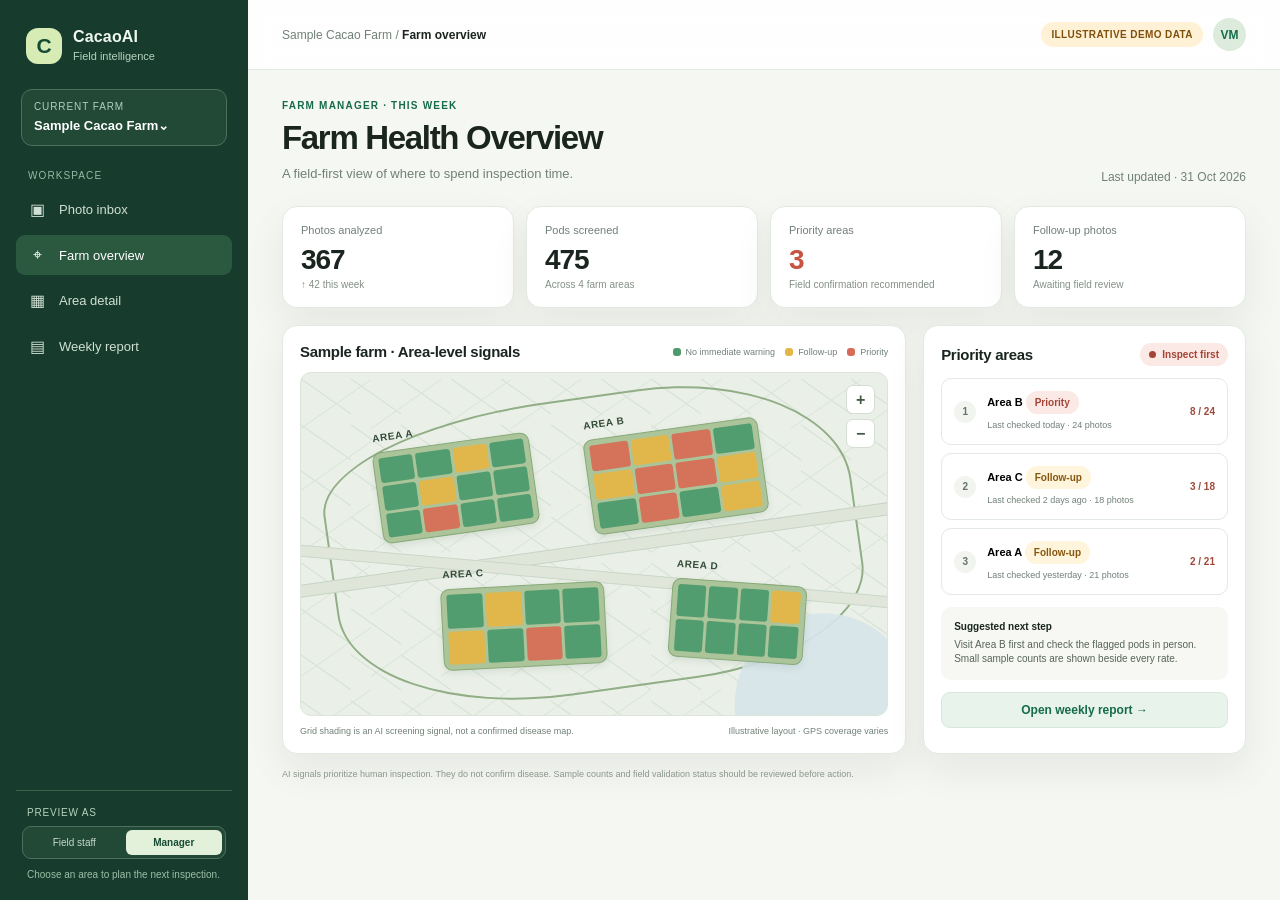
==== commit 052c9587: "Clarify demo Drive connection status" ====
--- a/index.html
+++ b/index.html
@@ -316,8 +316,8 @@
           <div class="page-head"><div><div class="eyebrow">Field staff · Photo intake</div><h1 id="capture-title">Photo Inbox</h1><p class="subtitle">Photos from the farm arrive here for screening and follow-up. Capture them on a phone; manage the queue on desktop.</p></div><div class="date-label">Saturday, 31 October 2026</div></div>
           <div class="capture-layout">
             <section class="card capture-card">
-              <div class="panel-head"><h2>Farm photo storage</h2><span class="status green"><i class="dot"></i> Drive Inbox connected</span></div>
-              <div class="intake-hero"><div class="drive-icon">↗</div><div><strong>Incoming photos are read from the farm’s shared folder</strong><p>New files are processed in place. Original images stay in farm storage and are not copied into the dashboard.</p></div></div>
+              <div class="panel-head"><h2>Farm photo storage</h2><span class="status gray"><i class="dot"></i> Demo · not connected</span></div>
+              <div class="intake-hero"><div class="drive-icon">↗</div><div><strong>Example: photos from a shared farm folder</strong><p>In a live setup, an authorized Drive connection could process photos in place while originals stay in farm storage.</p></div></div>
               <div class="flow-steps">
                 <div class="flow-step"><b><i>01</i> Take the photo</b>Use the phone’s camera in the field.</div>
                 <div class="flow-step"><b><i>02</i> Add it to Drive</b>Upload to the farm’s shared Inbox folder.</div>
@@ -336,7 +336,7 @@
               <div class="storage-note"><span>ⓘ</span><span><b>Storage design:</b> keep original photos in Drive (or the farm’s chosen object storage); save lightweight metadata, thumbnails, and model results in CacaoAI.</span></div>
             </section>
             <aside class="card capture-side">
-              <div class="side-title"><h2>Today’s queue</h2><span class="status green"><i class="dot"></i> Synced 10:42 AM</span></div>
+              <div class="side-title"><h2>Today’s queue</h2><span class="status gray"><i class="dot"></i> Sample queue</span></div>
               <div class="day-count">
                 <div class="mini-stat"><span>Analyzed</span><strong id="uploaded-count">12</strong></div>
                 <div class="mini-stat review"><span>Need field review</span><strong id="review-count">3</strong></div>
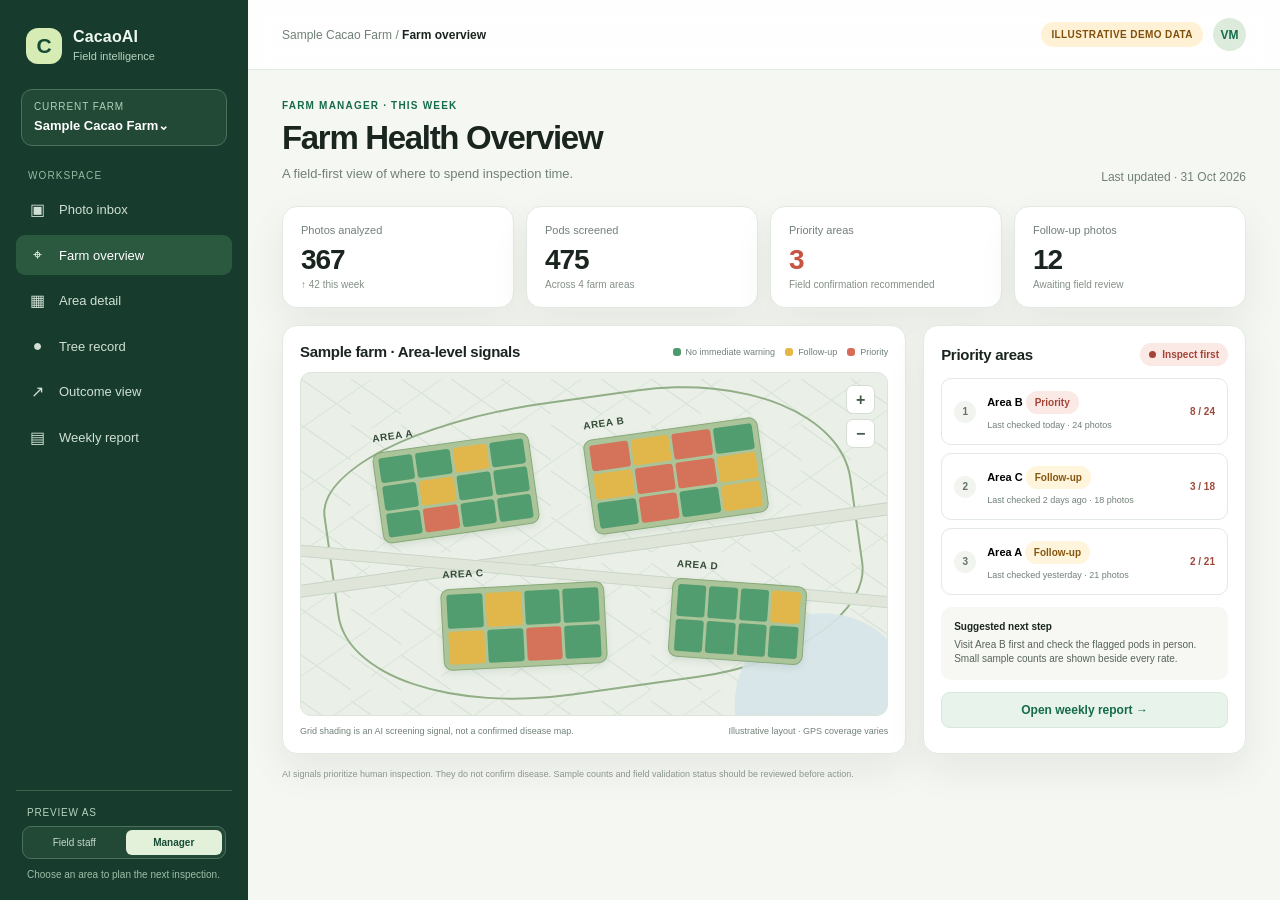
==== commit e077e76e: "Expand farm workflow demo with tree records and outcomes" ====
--- a/index.html
+++ b/index.html
@@ -209,6 +209,67 @@
     .confirm-state.visible { display: block; }
     .confirm-state.confirmed { background: var(--mint); color: #226548; }
     .confirm-state.evidence { background: var(--amber-bg); color: #80550e; }
+    .tree-panel { padding: 18px; margin-bottom: 16px; }
+    .tree-list { display: grid; gap: 8px; }
+    .tree-row { width: 100%; display: grid; grid-template-columns: 34px minmax(0,1fr) auto; gap: 10px; align-items: center; padding: 11px 12px; border: 1px solid var(--line); border-radius: 10px; background: #fff; text-align: left; color: var(--ink); transition: .15s; }
+    .tree-row:hover, .tree-row:focus-visible { border-color: #b4ceba; box-shadow: 0 5px 13px #173c2d10; transform: translateY(-1px); outline: none; }
+    .tree-marker { width: 30px; height: 30px; display: grid; place-items: center; border-radius: 9px; background: #f0f4ef; color: var(--green); font-size: 12px; font-weight: 800; }
+    .tree-row.priority .tree-marker { background: var(--red-bg); color: var(--red); }
+    .tree-row strong { display: block; font-size: 11px; }
+    .tree-row small { display: block; color: var(--muted); margin-top: 3px; font-size: 9px; }
+    .tree-row .tree-action { color: var(--green); font-size: 10px; font-weight: 800; white-space: nowrap; }
+
+    /* Tree record */
+    .record-grid { display: grid; grid-template-columns: minmax(0,1fr) minmax(300px,.9fr); gap: 16px; align-items: start; }
+    .record-photo-card, .record-evidence, .record-actions, .record-history { padding: 19px; }
+    .record-photo-wrap { overflow: hidden; border-radius: 12px; background: #e8eee7; }
+    .record-photo-wrap img { display: block; width: 100%; height: 300px; object-fit: cover; }
+    .record-caption { display: flex; justify-content: space-between; gap: 10px; margin-top: 9px; color: var(--muted); font-size: 9px; }
+    .record-stack { display: grid; gap: 16px; }
+    .record-signal { display: flex; align-items: center; justify-content: space-between; gap: 10px; padding: 13px; background: var(--red-bg); border: 1px solid #f0d0ca; border-radius: 10px; }
+    .record-signal.green { background: var(--mint); border-color: #d6e9da; }
+    .record-signal.green small, .record-signal.green .signal-score { color: #226548; }
+    .record-signal.amber { background: var(--amber-bg); border-color: #f2dfb7; }
+    .record-signal.amber small, .record-signal.amber .signal-score { color: #86570f; }
+    .record-signal strong { display: block; font-size: 13px; }
+    .record-signal small { color: #9d3c31; font-size: 9px; }
+    .record-signal .signal-score { color: #9d3c31; font-size: 20px; font-weight: 800; }
+    .record-kv-grid { display: grid; grid-template-columns: repeat(2,1fr); gap: 9px; margin-top: 13px; }
+    .record-kv { padding: 10px; border-radius: 9px; background: #f7f9f5; }
+    .record-kv span { display: block; color: var(--muted); font-size: 9px; }
+    .record-kv strong { display: block; margin-top: 4px; font-size: 11px; }
+    .field-log { display: grid; gap: 9px; margin-top: 13px; }
+    .field-log label { display: grid; gap: 5px; color: var(--muted); font-size: 9px; }
+    .field-log input, .field-log select { width: 100%; border: 1px solid var(--line); border-radius: 8px; padding: 8px 9px; background: #fff; color: var(--ink); font-size: 10px; }
+    .field-log[hidden] { display: none; }
+    .record-history-list { display: grid; gap: 0; margin-top: 12px; }
+    .history-item { display: grid; grid-template-columns: 11px 1fr; gap: 10px; position: relative; padding: 0 0 15px; font-size: 10px; }
+    .history-item:last-child { padding-bottom: 0; }
+    .history-item::before { content: ""; width: 8px; height: 8px; margin-top: 3px; border-radius: 50%; background: var(--green); box-shadow: 0 0 0 3px var(--mint); z-index: 1; }
+    .history-item:not(:last-child)::after { content: ""; position: absolute; left: 3px; top: 12px; bottom: 0; width: 2px; background: #dceade; }
+    .history-item strong { display: block; font-size: 10px; }
+    .history-item small { display: block; color: var(--muted); margin-top: 3px; line-height: 1.4; }
+
+    /* Outcome view */
+    .outcome-banner { display: flex; justify-content: space-between; align-items: center; gap: 14px; padding: 20px; margin-bottom: 16px; border-radius: 15px; background: linear-gradient(135deg,#173c2d,#286b4c); color: white; }
+    .outcome-banner small { color: #bfd7c3; font-size: 10px; text-transform: uppercase; letter-spacing: .08em; }
+    .outcome-banner h2 { margin: 5px 0 0; font-size: 20px; letter-spacing: -.03em; }
+    .outcome-grid { display: grid; grid-template-columns: minmax(0,1.2fr) minmax(280px,.8fr); gap: 16px; }
+    .comparison-card, .outcome-actions { padding: 19px; }
+    .comparison-columns { display: grid; grid-template-columns: repeat(2,1fr); gap: 12px; margin-top: 14px; }
+    .comparison-column { padding: 15px; border-radius: 11px; background: #f7f9f5; }
+    .comparison-column.after { background: var(--mint); }
+    .comparison-column h3 { margin: 0 0 10px; font-size: 12px; }
+    .comparison-column small { color: var(--muted); font-size: 9px; }
+    .comparison-value { display: block; margin: 8px 0 3px; font-size: 29px; letter-spacing: -.05em; font-weight: 800; }
+    .comparison-column.after .comparison-value { color: var(--green); }
+    .comparison-bar { height: 9px; margin-top: 12px; overflow: hidden; border-radius: 99px; background: #e0e8df; }
+    .comparison-bar i { display: block; height: 100%; border-radius: inherit; background: var(--red); }
+    .comparison-column.after .comparison-bar i { background: var(--green-2); }
+    .outcome-note { color: var(--muted); font-size: 9px; line-height: 1.5; margin: 13px 0 0; }
+    .outcome-checklist { display: grid; gap: 9px; margin-top: 14px; }
+    .outcome-check { display: flex; gap: 9px; align-items: flex-start; padding: 10px; border-radius: 9px; background: #f7f9f5; font-size: 10px; line-height: 1.4; }
+    .outcome-check b { color: var(--green); }
 
     /* Weekly */
     .report-banner { display: flex; justify-content: space-between; align-items: center; gap: 12px; padding: 20px; background: #173c2d; color: white; border-radius: 15px; margin-bottom: 16px; }
@@ -260,7 +321,7 @@
     @media (max-width: 1050px) {
       .app { grid-template-columns: 205px minmax(0,1fr); }
       .content { padding:24px 22px 40px; } .topbar { padding:0 22px; }
-      .overview-layout, .area-grid, .week-grid { grid-template-columns: 1fr; }
+      .overview-layout, .area-grid, .week-grid, .record-grid, .outcome-grid { grid-template-columns: 1fr; }
     }
     @media (max-width: 760px) {
       .app { display:block; } .sidebar { padding:10px 12px; position:sticky; top:0; z-index:20; display:block; }
@@ -274,6 +335,8 @@
       .area-stat-grid { grid-template-columns:repeat(2,1fr); } .area-head { flex-direction:column; }
       .area-head-actions { justify-content:flex-start; } .farm-map { height:300px; }
       .area-locator { grid-template-columns:1fr; gap:10px; } .locator-map { height:132px; }
+      .tree-row { grid-template-columns:30px minmax(0,1fr); } .tree-row .tree-action { grid-column:2; }
+      .outcome-banner { align-items:flex-start; flex-direction:column; }
       .review-modal { grid-template-columns:1fr; } .review-photo { border-radius:16px 16px 0 0; min-height:250px; max-height:35vh; }
       .review-photo img { min-height:250px; } .review-details { padding:20px; }
       .report-banner { align-items:flex-start; flex-direction:column; }
@@ -282,7 +345,8 @@
       .demo-chip { font-size:8px; padding:6px 7px; } .avatar { width:29px; height:29px; }
       .capture-card, .capture-side { padding:16px; } .guide { grid-template-columns:1fr; }
       .farm-map { height:260px; } .plot { gap:2px; padding:3px; } .plot button { min-height:15px; }
-      .priority-card, .map-card, .signals, .recent, .trend-card, .actions-card { padding:14px; }
+      .priority-card, .map-card, .signals, .recent, .trend-card, .actions-card, .tree-panel, .record-photo-card, .record-evidence, .record-actions, .record-history, .comparison-card, .outcome-actions { padding:14px; }
+      .comparison-columns { grid-template-columns:1fr; }
     }
   </style>
 </head>
@@ -296,6 +360,8 @@
         <button data-screen="capture"><span class="icon">▣</span>Photo inbox</button>
         <button data-screen="overview" class="active"><span class="icon">⌖</span>Farm overview</button>
         <button data-screen="area"><span class="icon">▦</span>Area detail</button>
+        <button data-screen="tree"><span class="icon">●</span>Tree record</button>
+        <button data-screen="outcome"><span class="icon">↗</span>Outcome view</button>
         <button data-screen="weekly"><span class="icon">▤</span>Weekly report</button>
       </nav>
       <div class="sidebar-spacer"></div>
@@ -433,6 +499,14 @@
             <article class="card area-stat"><span>Flagged rate</span><strong id="area-rate">33%</strong></article>
             <article class="card area-stat"><span>Last checked</span><strong style="font-size:16px">31 Oct 2026</strong></article>
           </div>
+          <section class="card tree-panel" aria-labelledby="tree-list-title">
+            <div class="panel-head"><div><h2 id="tree-list-title">Trees to check in Area B</h2><p class="section-note">The area signal narrows the search. Select a tree to review its evidence and field history.</p></div><span class="status red"><i class="dot"></i> 3 follow-ups</span></div>
+            <div class="tree-list">
+              <button class="tree-row priority" data-tree="B-037" type="button"><span class="tree-marker">037</span><span><strong>Tree B-037</strong><small>Black-pod-like · Field confirmation pending · 5 flagged photos</small></span><span class="tree-action">Open record →</span></button>
+              <button class="tree-row" data-tree="B-038" type="button"><span class="tree-marker">038</span><span><strong>Tree B-038</strong><small>Healthy signal · Last checked 31 Oct 2026</small></span><span class="tree-action">View record →</span></button>
+              <button class="tree-row" data-tree="B-039" type="button"><span class="tree-marker">039</span><span><strong>Tree B-039</strong><small>Pest-like · Follow-up photo recommended · 2 flagged photos</small></span><span class="tree-action">View record →</span></button>
+            </div>
+          </section>
           <div class="area-grid">
             <section class="card signals">
               <div class="panel-head"><h2>Possible signals</h2><span class="status gray">AI screening only</span></div>
@@ -465,7 +539,78 @@
           </div>
         </section>
 
-        <!-- Screen 4: weekly report -->
+        <!-- Screen 4: tree record -->
+        <section class="screen" id="screen-tree" aria-labelledby="tree-record-title">
+          <button class="back-link" data-screen="area">← Back to Area B</button>
+          <div class="page-head area-head"><div><div class="eyebrow">Field record · Tree-level follow-up</div><h1 id="tree-record-title">Tree B-037</h1><p class="subtitle" id="tree-record-description">A single tree record connects the screening signal to the field decision.</p></div><div class="area-head-actions"><span class="status red" id="tree-record-status"><i class="dot"></i> Field confirmation pending</span><button class="btn primary" id="tree-confirmed" type="button">Confirm in field</button></div></div>
+          <div class="record-grid">
+            <section class="card record-photo-card">
+              <div class="panel-head"><h2>Evidence photo</h2><span class="status gray">Illustrative sample</span></div>
+              <div class="record-photo-wrap"><img id="tree-photo" src="assets/pod-dark-green.png" alt="Illustrative cacao pod photo for Tree B-037"></div>
+              <div class="record-caption"><span id="tree-photo-caption">IMG_1041.jpg · Area B</span><span>Capture 7 / 10</span></div>
+              <p class="small-print">The photo and result shown here are illustrative demo data. A field worker should confirm the observation before treatment.</p>
+            </section>
+            <div class="record-stack">
+              <section class="card record-evidence">
+                <div class="panel-head"><h2>Screening evidence</h2><span class="status amber">Review recommended</span></div>
+                <div class="record-signal" id="tree-signal-card"><div><strong id="tree-signal-name">Black-pod-like</strong><small id="tree-signal-note">Possible signal · human confirmation required</small></div><span class="signal-score" id="tree-signal-score">0.78</span></div>
+                <div class="record-kv-grid">
+                  <div class="record-kv"><span>Farm area</span><strong id="tree-area">Area B</strong></div>
+                  <div class="record-kv"><span>Photo order</span><strong id="tree-capture">7 / 10</strong></div>
+                  <div class="record-kv"><span>Tree linkage</span><strong id="tree-linkage">0.82 · candidate</strong></div>
+                  <div class="record-kv"><span>Last checked</span><strong id="tree-last-checked">31 Oct 2026</strong></div>
+                </div>
+              </section>
+              <section class="card record-actions">
+                <div class="panel-head"><h2>Field action</h2><span class="status gray" id="tree-field-state">No action recorded</span></div>
+                <p class="section-note">Record what the team did so the next photo can be compared with this visit.</p>
+                <button class="btn soft" id="open-log-form" type="button">＋ Record field action</button>
+                <div class="field-log" id="field-log" hidden>
+                  <label>Action<select id="tree-action-select"><option>Inspect and remove affected pod</option><option>Pruning / sanitation</option><option>Bagging</option><option>Fertilizer or soil treatment</option></select></label>
+                  <label>Next check date<input id="tree-next-check" type="date" value="2026-11-19"></label>
+                  <button class="btn primary" id="save-field-action" type="button">Save field action</button>
+                </div>
+                <div class="confirm-state" id="tree-record-feedback"></div>
+              </section>
+              <section class="card record-history">
+                <div class="panel-head"><h2>Tree history</h2><button class="btn" data-screen="outcome" type="button">Compare outcome →</button></div>
+                <div class="record-history-list">
+                  <div class="history-item"><span><strong>31 Oct 2026 · Screening signal</strong><small>Black-pod-like pattern detected in 5 of 10 linked photos.</small></span></div>
+                  <div class="history-item"><span><strong>05 Nov 2026 · Field visit planned</strong><small>Start the next field check here.</small></span></div>
+                  <div class="history-item"><span><strong>19 Nov 2026 · Follow-up due</strong><small>Take a close-up photo and compare the result.</small></span></div>
+                </div>
+              </section>
+            </div>
+          </div>
+        </section>
+
+        <!-- Screen 5: outcome view -->
+        <section class="screen" id="screen-outcome" aria-labelledby="outcome-title">
+          <div class="page-head"><div><div class="eyebrow">Farm manager · Outcome tracking</div><h1 id="outcome-title">Outcome View</h1><p class="subtitle">Compare the next visit with the previous one to see whether the field action helped.</p></div><div class="date-label">Tree B-037 · Area B</div></div>
+          <div class="outcome-banner"><div><small>Illustrative follow-up comparison</small><h2>Is the signal improving after the field action?</h2></div><button class="btn" data-screen="tree" type="button">← Open tree record</button></div>
+          <div class="outcome-grid">
+            <section class="card comparison-card">
+              <div class="panel-head"><h2>Before and after</h2><span class="status green">Follow-up cycle</span></div>
+              <div class="comparison-columns">
+                <div class="comparison-column"><h3>Before field action</h3><small>31 Oct 2026 · 10 linked photos</small><span class="comparison-value">5 / 10</span><small>photos flagged for review</small><div class="comparison-bar"><i style="width:50%"></i></div></div>
+                <div class="comparison-column after"><h3>After follow-up</h3><small>19 Nov 2026 · 10 linked photos</small><span class="comparison-value">1 / 10</span><small>photos flagged for review</small><div class="comparison-bar"><i style="width:10%"></i></div></div>
+              </div>
+              <p class="outcome-note">A lower flagged share is a positive screening signal, not proof of disease resolution. Confirm the tree condition in person and keep the denominator visible.</p>
+            </section>
+            <aside class="card outcome-actions">
+              <div class="panel-head"><h2>What changed?</h2><span class="status amber">Review with staff</span></div>
+              <div class="outcome-checklist">
+                <div class="outcome-check"><b>✓</b><span><strong>Field action recorded</strong><br>Inspect and remove affected pod</span></div>
+                <div class="outcome-check"><b>✓</b><span><strong>Next photo scheduled</strong><br>19 Nov 2026</span></div>
+                <div class="outcome-check"><b>→</b><span><strong>Next decision</strong><br>Confirm the tree and recheck nearby trees</span></div>
+              </div>
+              <button class="btn primary" style="width:100%;margin-top:14px" data-screen="weekly" type="button">Open weekly report →</button>
+            </aside>
+          </div>
+          <p class="small-print">Outcome data is illustrative demo data. Replace it with confirmed field observations and repeat photos in a live deployment.</p>
+        </section>
+
+        <!-- Screen 6: weekly report -->
         <section class="screen" id="screen-weekly" aria-labelledby="weekly-title">
           <div class="page-head"><div><div class="eyebrow">Farm manager · Weekly action summary</div><h1 id="weekly-title">Weekly Farm Health Report</h1><p class="subtitle">A short list of places to revisit, with enough evidence to plan the week.</p></div><div class="date-label">Week of 26 Oct 2026</div></div>
           <div class="report-banner"><div><small>SAMPLE CACAO FARM · WEEK 44</small><h2>3 areas may need a closer look.</h2></div><button class="btn" id="export-report">↓ &nbsp; Export summary</button></div>
@@ -511,13 +656,14 @@
       <button class="modal-close" id="close-review" aria-label="Close photo review">×</button>
       <div class="review-photo"><img class="field-photo" id="review-photo" alt="Original cacao pod photo"></div>
       <div class="review-details">
-        <span class="status gray"><i class="dot"></i> Illustrative sample · not analyzed</span>
+        <span class="status amber"><i class="dot"></i> Review recommended · illustrative output</span>
         <h2 id="review-title">Photo Review</h2>
-        <p>This generated sample image has not been analyzed by a CacaoAI model. Real model output will appear here after inference.</p>
+        <p>Review the screening signal, then confirm what is actually present in the field. This demo result is illustrative, not a live inference.</p>
         <div class="review-kv"><span>Farm area</span><strong>Area B · Sample Cacao Farm</strong></div>
-        <div class="review-kv"><span>Image type</span><strong>Generated illustration</strong></div>
-        <div class="review-kv"><span>Pod detection</span><strong>Not evaluated</strong></div>
-        <div class="review-kv"><span>Model result</span><strong>Not available · no inference run</strong></div>
+        <div class="review-kv"><span>Linked tree</span><strong>Tree B-037 · candidate</strong></div>
+        <div class="review-kv"><span>Screening signal</span><strong>Black-pod-like · 0.78</strong></div>
+        <div class="review-kv"><span>Capture context</span><strong>GPS available · photo 7 / 10</strong></div>
+        <div class="review-kv"><span>Next action</span><strong>Start the field check here</strong></div>
         <div class="review-actions">
           <button class="btn soft" data-review-choice="confirmed">✓ &nbsp; Confirmed in field</button>
           <button class="btn" data-review-choice="not-confirmed">○ &nbsp; Not confirmed</button>
@@ -535,7 +681,7 @@
     photoTiles.forEach(tile => { tile.querySelector('.field-photo').src = tile.dataset.photo; });
     const reviewPhoto = document.getElementById('review-photo');
     reviewPhoto.src = photoTiles[0]?.dataset.photo || '';
-    const names = { capture: 'Photo inbox', overview: 'Farm overview', area: 'Area detail', weekly: 'Weekly report' };
+    const names = { capture: 'Photo inbox', overview: 'Farm overview', area: 'Area detail', tree: 'Tree record', outcome: 'Outcome view', weekly: 'Weekly report' };
     const screens = [...document.querySelectorAll('.screen')];
     const navButtons = [...document.querySelectorAll('[data-screen]')];
     let selectedArea = 'B';
@@ -554,6 +700,32 @@
       window.scrollTo({ top: 0, behavior: 'smooth' });
     }
     navButtons.forEach(button => button.addEventListener('click', () => showScreen(button.dataset.screen)));
+    function openTreeRecord(key = 'B-037') {
+      const data = {
+        'B-037': { title: 'Tree B-037', image: 'assets/pod-dark-green.png', signal: 'Black-pod-like', score: '0.78', note: 'Possible signal · human confirmation required', area: 'Area B', capture: '7 / 10', linkage: '0.82 · candidate', date: '31 Oct 2026', caption: 'IMG_1041.jpg · Area B', status: 'Field confirmation pending', tone: 'red' },
+        'B-038': { title: 'Tree B-038', image: 'assets/pod-green-a.png', signal: 'No immediate warning', score: '0.12', note: 'No strong screening signal in the sample', area: 'Area B', capture: '8 / 10', linkage: '0.76 · candidate', date: '31 Oct 2026', caption: 'IMG_1042.jpg · Area B', status: 'No immediate warning', tone: 'green' },
+        'B-039': { title: 'Tree B-039', image: 'assets/pod-orange.png', signal: 'Pest-like', score: '0.64', note: 'Possible signal · field follow-up recommended', area: 'Area B', capture: '9 / 10', linkage: '0.69 · candidate', date: '31 Oct 2026', caption: 'IMG_1043.jpg · Area B', status: 'Follow-up recommended', tone: 'amber' }
+      }[key] || null;
+      if (!data) return;
+      document.getElementById('tree-record-title').textContent = data.title;
+      document.getElementById('tree-record-status').className = `status ${data.tone}`;
+      document.getElementById('tree-record-status').innerHTML = `<i class="dot"></i> ${data.status}`;
+      document.getElementById('tree-signal-card').className = `record-signal ${data.tone}`;
+      document.getElementById('tree-photo').src = data.image;
+      document.getElementById('tree-photo').alt = `Illustrative cacao pod photo for ${data.title}`;
+      document.getElementById('tree-photo-caption').textContent = data.caption;
+      document.getElementById('tree-signal-name').textContent = data.signal;
+      document.getElementById('tree-signal-note').textContent = data.note;
+      document.getElementById('tree-signal-score').textContent = data.score;
+      document.getElementById('tree-area').textContent = data.area;
+      document.getElementById('tree-capture').textContent = data.capture;
+      document.getElementById('tree-linkage').textContent = data.linkage;
+      document.getElementById('tree-last-checked').textContent = data.date;
+      document.getElementById('tree-record-feedback').className = 'confirm-state';
+      document.getElementById('field-log').hidden = true;
+      showScreen('tree');
+    }
+    document.querySelectorAll('[data-tree]').forEach(button => button.addEventListener('click', () => openTreeRecord(button.dataset.tree)));
     function openArea(key = 'B') {
       selectedArea = key;
       const data = {
@@ -679,6 +851,24 @@
       const button = document.getElementById('start-inspection'); button.textContent = 'Inspection started'; button.classList.remove('primary'); button.classList.add('soft');
       showToast(`Area ${selectedArea} inspection started in this demo.`);
     });
+    document.getElementById('open-log-form').addEventListener('click', () => {
+      const form = document.getElementById('field-log'); form.hidden = !form.hidden;
+      document.getElementById('open-log-form').textContent = form.hidden ? '＋ Record field action' : '× Close action form';
+    });
+    document.getElementById('save-field-action').addEventListener('click', () => {
+      const action = document.getElementById('tree-action-select').value;
+      const date = document.getElementById('tree-next-check').value || 'the next visit';
+      const state = document.getElementById('tree-field-state'); state.className = 'status green'; state.innerHTML = '<i class="dot"></i> Action recorded';
+      const feedback = document.getElementById('tree-record-feedback'); feedback.className = 'confirm-state visible confirmed'; feedback.textContent = `${action} recorded. Next check: ${date}.`;
+      document.getElementById('field-log').hidden = true;
+      document.getElementById('open-log-form').textContent = '＋ Record another action';
+      showToast('Field action saved locally in this demo.');
+    });
+    document.getElementById('tree-confirmed').addEventListener('click', () => {
+      const status = document.getElementById('tree-record-status'); status.className = 'status green'; status.innerHTML = '<i class="dot"></i> Field-confirmed';
+      const feedback = document.getElementById('tree-record-feedback'); feedback.className = 'confirm-state visible confirmed'; feedback.textContent = 'Field confirmation saved locally for this demo.';
+      showToast('Tree marked as field-confirmed.');
+    });
     document.getElementById('mark-confirmed').addEventListener('click', () => {
       const state = document.getElementById('confirm-state'); state.className = 'confirm-state visible confirmed'; state.textContent = `Field confirmation saved for Area ${selectedArea} in this demo.`;
       showToast('Field-confirmed status recorded locally.');
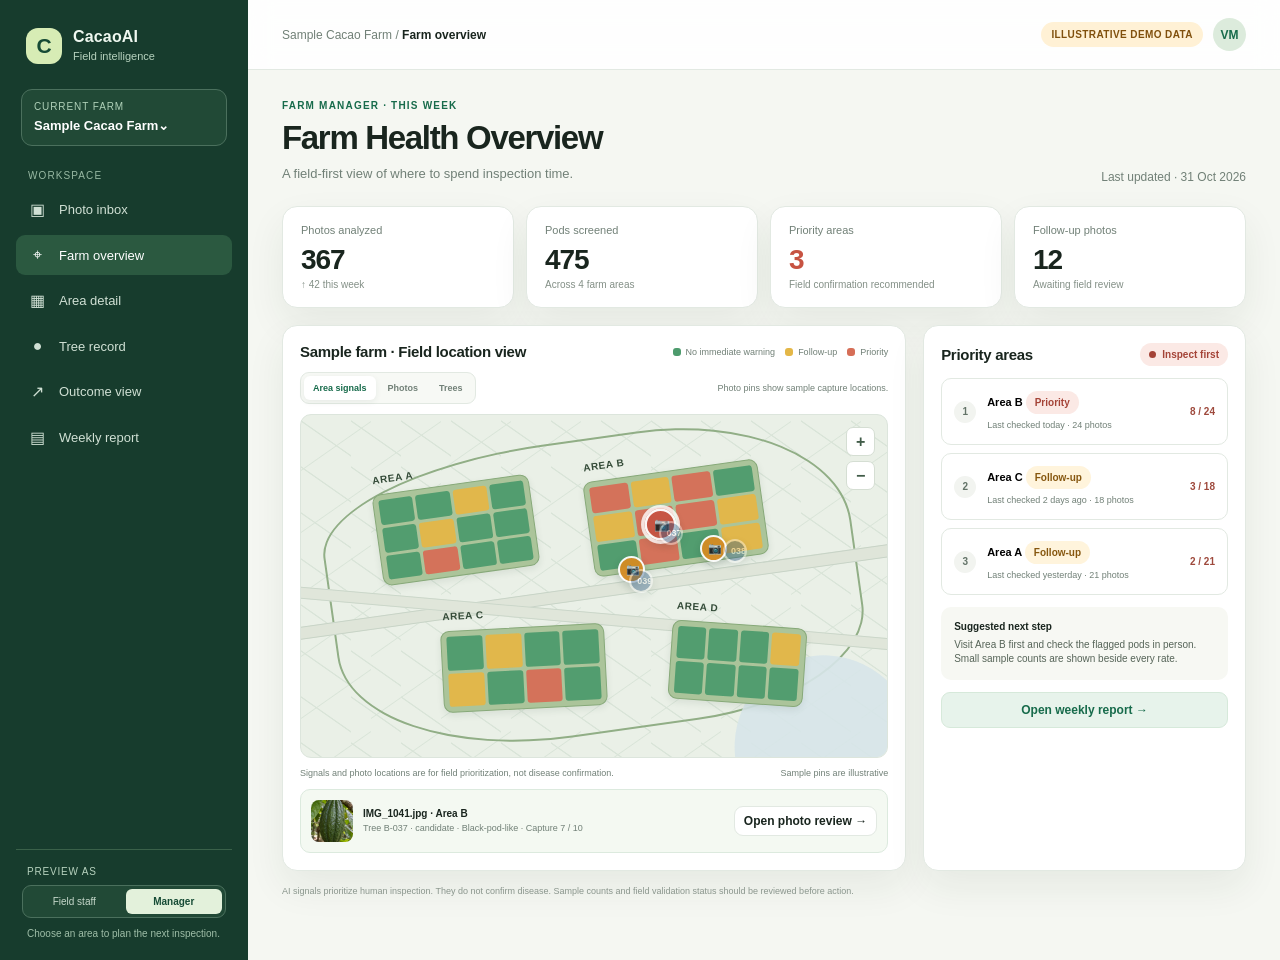
==== commit 485e0c09: "Map photo locations in farm health views" ====
--- a/index.html
+++ b/index.html
@@ -149,6 +149,35 @@
     .map-controls { position: absolute; top: 12px; right: 12px; display: grid; gap: 5px; }
     .map-controls button { width: 29px; height: 29px; border: 1px solid #d5ded3; border-radius: 7px; background: white; color: #405b48; font-weight: 750; }
     .map-caption { display: flex; justify-content: space-between; gap: 10px; margin-top: 10px; color: var(--muted); font-size: 9px; }
+    .map-tools { display: flex; align-items: center; justify-content: space-between; gap: 10px; flex-wrap: wrap; margin-bottom: 10px; }
+    .map-toggle { display: inline-flex; gap: 3px; padding: 3px; border: 1px solid var(--line); border-radius: 9px; background: #f7f9f5; }
+    .map-toggle button { border: 0; border-radius: 6px; padding: 7px 9px; background: transparent; color: var(--muted); font-size: 9px; font-weight: 750; }
+    .map-toggle button.active { background: white; color: var(--green); box-shadow: 0 2px 6px #173c2d12; }
+    .map-mode-note { color: var(--muted); font-size: 9px; }
+    .farm-map.mode-photos .plot { opacity: .24; }
+    .farm-map.mode-trees .plot { opacity: .42; }
+    .photo-marker, .tree-map-marker { position: absolute; z-index: 5; width: 27px; height: 27px; display: grid; place-items: center; border: 2px solid white; border-radius: 50%; box-shadow: 0 3px 9px #173c2d35; color: white; font-size: 11px; font-weight: 800; transition: .15s; }
+    .photo-marker { background: var(--red); }
+    .photo-marker.amber { background: var(--amber); }
+    .photo-marker.green { background: var(--green-2); }
+    .photo-marker.active, .photo-marker:hover, .tree-map-marker:hover { outline: 3px solid rgba(255,255,255,.85); transform: scale(1.18); }
+    .tree-map-marker { background: #315f8a; width: 24px; height: 24px; font-size: 9px; }
+    .map-marker-1041 { left: 59%; top: 28%; }
+    .map-marker-1042 { left: 68%; top: 35%; }
+    .map-marker-1043 { left: 54%; top: 41%; }
+    .tree-marker-037 { left: 61%; top: 31%; }
+    .tree-marker-038 { left: 72%; top: 36%; }
+    .tree-marker-039 { left: 56%; top: 45%; }
+    .farm-map.mode-areas .tree-map-marker { opacity: .4; }
+    .farm-map.mode-areas .photo-marker { opacity: .94; }
+    .farm-map.mode-photos .tree-map-marker { opacity: .18; }
+    .farm-map.mode-trees .photo-marker { opacity: .18; }
+    .photo-inspector { display: grid; grid-template-columns: 42px minmax(0,1fr) auto; gap: 10px; align-items: center; margin-top: 11px; padding: 10px; border: 1px solid #dceade; border-radius: 10px; background: #f4f9f2; }
+    .photo-inspector[hidden] { display: none; }
+    .photo-inspector img { width: 42px; height: 42px; object-fit: cover; border-radius: 8px; }
+    .photo-inspector strong { display: block; font-size: 10px; }
+    .photo-inspector small { display: block; color: var(--muted); margin-top: 3px; font-size: 9px; line-height: 1.4; }
+    .photo-inspector .btn { padding: 7px 9px; white-space: nowrap; }
     .priority-card { padding: 17px; }
     .priority-list { display: grid; gap: 8px; }
     .priority-row { width: 100%; background: white; text-align: left; border: 1px solid var(--line); border-radius: 10px; padding: 12px; display: grid; grid-template-columns: 25px 1fr auto; gap: 8px; align-items: center; transition: .15s; }
@@ -184,6 +213,18 @@
     .locator-kpis span { border-radius:7px; padding:5px 7px; background:#f3f6f1; color:#536158; font-size:9px; }
     .locator-kpis strong { color:var(--ink); }
     .locator-note { margin:7px 0 0 !important; color:#87938a !important; font-size:8px !important; }
+    .location-card { display: grid; grid-template-columns: 42px minmax(0,1fr); gap: 9px; align-items: center; margin-top: 11px; padding: 9px; border: 1px solid #dceade; border-radius: 9px; background: #f4f9f2; }
+    .location-card[hidden], .locator-photo-marker[hidden] { display: none; }
+    .location-card img { width: 42px; height: 42px; object-fit: cover; border-radius: 8px; }
+    .location-card strong { display: block; font-size: 10px; }
+    .location-card small { display: block; color: var(--muted); margin-top: 3px; font-size: 8px; line-height: 1.4; }
+    .location-card .btn { margin-top: 6px; padding: 6px 8px; font-size: 9px; }
+    .locator-photo-marker { position:absolute; z-index:4; width:21px; height:21px; padding:0; border:2px solid white; border-radius:50%; background:var(--red); color:white; font-size:9px; font-weight:800; box-shadow:0 2px 6px #173c2d35; }
+    .locator-photo-marker.amber { background: var(--amber); }
+    .locator-photo-marker.active { outline: 2px solid white; box-shadow: 0 0 0 3px var(--red),0 3px 8px #173c2d35; }
+    .locator-photo-1041 { left:63%; top:27%; }
+    .locator-photo-1042 { left:75%; top:39%; }
+    .locator-photo-1043 { left:56%; top:51%; }
     .area-stat-grid { display: grid; grid-template-columns: repeat(4, minmax(0,1fr)); gap: 11px; margin: 20px 0 16px; }
     .area-stat { padding: 14px 16px; }
     .area-stat span { color: var(--muted); font-size: 10px; }
@@ -434,8 +475,9 @@
           </div>
           <div class="overview-layout">
             <section class="card map-card">
-              <div class="panel-head"><h2>Sample farm · Area-level signals</h2><div class="map-legend"><span><i class="legend-dot" style="background:#4d9b6d"></i>No immediate warning</span><span><i class="legend-dot" style="background:#e4b747"></i>Follow-up</span><span><i class="legend-dot" style="background:#d66e57"></i>Priority</span></div></div>
-              <div class="farm-map" aria-label="Illustrative farm block heatmap">
+              <div class="panel-head"><h2>Sample farm · Field location view</h2><div class="map-legend"><span><i class="legend-dot" style="background:#4d9b6d"></i>No immediate warning</span><span><i class="legend-dot" style="background:#e4b747"></i>Follow-up</span><span><i class="legend-dot" style="background:#d66e57"></i>Priority</span></div></div>
+              <div class="map-tools"><div class="map-toggle" role="group" aria-label="Map layer"><button class="active" aria-pressed="true" data-map-mode="areas" type="button">Area signals</button><button aria-pressed="false" data-map-mode="photos" type="button">Photos</button><button aria-pressed="false" data-map-mode="trees" type="button">Trees</button></div><span class="map-mode-note" id="map-mode-note">Photo pins show sample capture locations.</span></div>
+              <div class="farm-map mode-areas" id="overview-map" aria-label="Illustrative farm map with area signals and photo locations">
                 <div class="map-water"></div><div class="map-road"></div>
                 <div class="plot plot-a" aria-label="Area A, 2 flagged out of 21"><span class="plot-label">AREA A</span>
                   <button class="green-cell" data-area="A" aria-label="Area A grid cell"></button><button class="green-cell" data-area="A"></button><button class="amber-cell" data-area="A"></button><button class="green-cell" data-area="A"></button>
@@ -455,9 +497,20 @@
                   <button class="green-cell" data-area="D"></button><button class="green-cell" data-area="D"></button><button class="green-cell" data-area="D"></button><button class="amber-cell" data-area="D"></button>
                   <button class="green-cell" data-area="D"></button><button class="green-cell" data-area="D"></button><button class="green-cell" data-area="D"></button><button class="green-cell" data-area="D"></button>
                 </div>
+                <button class="photo-marker map-marker-1041 active" data-photo-id="1041" type="button" aria-label="Photo IMG_1041, Area B, Tree B-037 candidate">📷</button>
+                <button class="photo-marker amber map-marker-1042" data-photo-id="1042" type="button" aria-label="Photo IMG_1042, Area B, Tree B-038 candidate">📷</button>
+                <button class="photo-marker amber map-marker-1043" data-photo-id="1043" type="button" aria-label="Photo IMG_1043, Area B, Tree B-039 candidate">📷</button>
+                <button class="tree-map-marker tree-marker-037" data-tree="B-037" type="button" aria-label="Tree B-037 candidate">037</button>
+                <button class="tree-map-marker tree-marker-038" data-tree="B-038" type="button" aria-label="Tree B-038 candidate">038</button>
+                <button class="tree-map-marker tree-marker-039" data-tree="B-039" type="button" aria-label="Tree B-039 candidate">039</button>
                 <div class="map-controls"><button aria-label="Zoom in" type="button">+</button><button aria-label="Zoom out" type="button">−</button></div>
               </div>
-              <div class="map-caption"><span>Grid shading is an AI screening signal, not a confirmed disease map.</span><span>Illustrative layout · GPS coverage varies</span></div>
+              <div class="map-caption"><span>Signals and photo locations are for field prioritization, not disease confirmation.</span><span>Sample pins are illustrative</span></div>
+              <div class="photo-inspector" id="overview-photo-inspector">
+                <img id="overview-photo-thumb" src="assets/pod-dark-green.png" alt="Selected cacao pod photo">
+                <div><strong id="overview-photo-name">IMG_1041.jpg · Area B</strong><small id="overview-photo-meta">Tree B-037 · candidate · Black-pod-like · Capture 7 / 10</small></div>
+                <button class="btn" id="overview-open-photo" type="button">Open photo review →</button>
+              </div>
             </section>
             <aside class="card priority-card">
               <div class="panel-head"><h2>Priority areas</h2><span class="status red"><i class="dot"></i> Inspect first</span></div>
@@ -483,12 +536,16 @@
               <button class="locator-plot loc-b selected" data-locator-area="B" type="button" aria-label="Currently viewing Area B details">AREA B <span class="locator-selected-tag">VIEWING</span></button>
               <button class="locator-plot loc-c" data-locator-area="C" type="button" aria-label="Show Area C details">AREA C</button>
               <button class="locator-plot loc-d" data-locator-area="D" type="button" aria-label="Show Area D details">AREA D</button>
+              <button class="locator-photo-marker locator-photo-1041 active" data-photo-id="1041" type="button" aria-label="Photo IMG_1041 at Tree B-037">📷</button>
+              <button class="locator-photo-marker locator-photo-1042 amber" data-photo-id="1042" type="button" aria-label="Photo IMG_1042 at Tree B-038">📷</button>
+              <button class="locator-photo-marker locator-photo-1043 amber" data-photo-id="1043" type="button" aria-label="Photo IMG_1043 at Tree B-039">📷</button>
             </div>
             <div class="locator-details">
               <div class="eyebrow">Selected area on farm map</div>
               <h2 id="locator-area-name">Area B</h2>
               <p id="locator-copy">The highlighted block is the location for the details and photos shown below. Tap another block to switch areas.</p>
               <div class="locator-kpis"><span><strong id="locator-photos">24</strong> photos</span><span><strong id="locator-flagged">8</strong> flagged for review</span></div>
+              <div class="location-card" id="area-photo-location-card"><img id="area-photo-thumb" src="assets/pod-dark-green.png" alt="Selected cacao pod photo"><div><strong id="area-photo-name">IMG_1041.jpg · Tree B-037 candidate</strong><small id="area-photo-meta">Location link · sample data · Black-pod-like · photo 7 / 10</small><button class="btn" id="area-open-photo" type="button">Open photo review →</button></div></div>
               <button class="btn" data-screen="overview" type="button">View full farm map →</button>
               <p class="locator-note">Illustrative block layout; replace with the farm’s verified block map.</p>
             </div>
@@ -527,12 +584,12 @@
               <input id="followup-input" type="file" accept="image/*" multiple hidden>
             </section>
             <aside class="card recent">
-              <div class="panel-head"><h2>Recent photos</h2><button class="btn" style="padding:7px 9px" data-open-review>View all</button></div>
+              <div class="panel-head"><h2>Recent photos</h2><button class="btn" style="padding:7px 9px" data-open-review>Open photo review</button></div>
               <div class="recent-grid">
-                <button class="photo-tile" data-open-review data-photo="assets/pod-green-a.png"><img class="field-photo" alt="Illustrative close-up of a green cacao pod"><span><b>Sample image 01</b>Generated illustration · not analyzed</span></button>
-                <button class="photo-tile" data-open-review data-photo="assets/pod-bagged-a.png"><img class="field-photo" alt="Illustrative close-up of a cacao pod inside a clear protective bag"><span><b>Sample image 02</b>Generated illustration · not analyzed</span></button>
-                <button class="photo-tile" data-open-review data-photo="assets/pod-dark-green.png"><img class="field-photo" alt="Illustrative close-up of a dark green cacao pod"><span><b>Sample image 03</b>Generated illustration · not analyzed</span></button>
-                <button class="photo-tile" data-open-review data-photo="assets/pod-bagged-b.png"><img class="field-photo" alt="Illustrative close-up of a cacao pod inside a clear protective bag"><span><b>Sample image 04</b>Generated illustration · not analyzed</span></button>
+                <button class="photo-tile" data-open-review data-photo-id="1041" data-photo="assets/pod-dark-green.png"><img class="field-photo" alt="Illustrative close-up of a dark green cacao pod"><span><b>IMG_1041.jpg</b>Tree B-037 candidate · Area B</span></button>
+                <button class="photo-tile" data-open-review data-photo-id="1042" data-photo="assets/pod-green-a.png"><img class="field-photo" alt="Illustrative close-up of a green cacao pod"><span><b>IMG_1042.jpg</b>Tree B-038 candidate · Area B</span></button>
+                <button class="photo-tile" data-open-review data-photo-id="1043" data-photo="assets/pod-orange.png"><img class="field-photo" alt="Illustrative close-up of an orange cacao pod"><span><b>IMG_1043.jpg</b>Tree B-039 candidate · Area B</span></button>
+                <button class="photo-tile" data-open-review data-photo-id="1044" data-photo="assets/pod-bagged-b.png"><img class="field-photo" alt="Illustrative close-up of a cacao pod inside a clear protective bag"><span><b>Follow-up sample</b>Location pending · review needed</span></button>
               </div>
               <p class="small-print">Images, photo labels, and example results are illustrative mock data, not farm records or model outputs. Use field confirmation to record what staff observed.</p>
             </aside>
@@ -656,14 +713,14 @@
       <button class="modal-close" id="close-review" aria-label="Close photo review">×</button>
       <div class="review-photo"><img class="field-photo" id="review-photo" alt="Original cacao pod photo"></div>
       <div class="review-details">
-        <span class="status amber"><i class="dot"></i> Review recommended · illustrative output</span>
-        <h2 id="review-title">Photo Review</h2>
+        <span class="status amber" id="review-status"><i class="dot"></i> Review recommended · illustrative output</span>
+        <h2 id="review-title">Photo Review · IMG_1041.jpg</h2>
         <p>Review the screening signal, then confirm what is actually present in the field. This demo result is illustrative, not a live inference.</p>
-        <div class="review-kv"><span>Farm area</span><strong>Area B · Sample Cacao Farm</strong></div>
-        <div class="review-kv"><span>Linked tree</span><strong>Tree B-037 · candidate</strong></div>
-        <div class="review-kv"><span>Screening signal</span><strong>Black-pod-like · 0.78</strong></div>
-        <div class="review-kv"><span>Capture context</span><strong>GPS available · photo 7 / 10</strong></div>
-        <div class="review-kv"><span>Next action</span><strong>Start the field check here</strong></div>
+        <div class="review-kv"><span>Farm area</span><strong id="review-area">Area B · Sample Cacao Farm</strong></div>
+        <div class="review-kv"><span>Linked tree</span><strong id="review-tree">Tree B-037 · candidate</strong></div>
+        <div class="review-kv"><span>Screening signal</span><strong id="review-signal">Black-pod-like · 0.78</strong></div>
+        <div class="review-kv"><span>Capture context</span><strong id="review-context">Location link · sample data · photo 7 / 10</strong></div>
+        <div class="review-kv"><span>Next action</span><strong id="review-next-action">Start the field check here</strong></div>
         <div class="review-actions">
           <button class="btn soft" data-review-choice="confirmed">✓ &nbsp; Confirmed in field</button>
           <button class="btn" data-review-choice="not-confirmed">○ &nbsp; Not confirmed</button>
@@ -697,9 +754,55 @@
       document.querySelectorAll('.nav button').forEach(button => button.classList.toggle('active', button.dataset.screen === name));
       if (name === 'capture') document.getElementById('role-hint').textContent = 'Check files arriving from the farm’s shared photo folder.';
       else document.getElementById('role-hint').textContent = 'Choose an area to plan the next inspection.';
+      if (name === 'area') selectPhoto('1041');
       window.scrollTo({ top: 0, behavior: 'smooth' });
     }
     navButtons.forEach(button => button.addEventListener('click', () => showScreen(button.dataset.screen)));
+    const photoData = {
+      '1041': { image: 'assets/pod-dark-green.png', name: 'IMG_1041.jpg · Area B', tree: 'Tree B-037 · candidate', signal: 'Black-pod-like', score: '0.78', capture: '7 / 10', linkage: '0.82', tone: 'red', located: true, nextAction: 'Start the field check here' },
+      '1042': { image: 'assets/pod-green-a.png', name: 'IMG_1042.jpg · Area B', tree: 'Tree B-038 · candidate', signal: 'No immediate warning', score: '0.12', capture: '8 / 10', linkage: '0.76', tone: 'green', located: true, nextAction: 'No immediate warning · keep monitoring' },
+      '1043': { image: 'assets/pod-orange.png', name: 'IMG_1043.jpg · Area B', tree: 'Tree B-039 · candidate', signal: 'Pest-like', score: '0.64', capture: '9 / 10', linkage: '0.69', tone: 'amber', located: true, nextAction: 'Start the field check here' },
+      '1044': { image: 'assets/pod-bagged-b.png', name: 'Follow-up sample · Area B', tree: 'Tree link pending', signal: 'Location pending', score: '—', capture: 'Pending', linkage: 'Not linked', tone: 'amber', located: false, nextAction: 'Confirm the photo location first' }
+    };
+    let selectedPhotoId = '1041';
+    function selectPhoto(id = '1041') {
+      const data = photoData[id] || photoData['1041'];
+      selectedPhotoId = photoData[id] ? id : '1041';
+      document.querySelectorAll('[data-photo-id]').forEach(button => button.classList.toggle('active', button.dataset.photoId === selectedPhotoId));
+      document.getElementById('overview-photo-thumb').src = data.image;
+      document.getElementById('overview-photo-name').textContent = data.name;
+      document.getElementById('overview-photo-meta').textContent = `${data.tree} · ${data.signal} · Capture ${data.capture}`;
+      document.getElementById('area-photo-location-card').hidden = !data.located || selectedArea !== 'B';
+      document.getElementById('area-photo-thumb').src = data.image;
+      document.getElementById('area-photo-name').textContent = `${data.name} · ${data.tree}`;
+      document.getElementById('area-photo-meta').textContent = `Location link · sample data · ${data.signal} · photo ${data.capture}`;
+      reviewPhoto.src = data.image;
+      reviewPhoto.alt = `Illustrative cacao pod photo for ${data.name}`;
+      document.getElementById('review-title').textContent = `Photo Review · ${data.name.split(' · ')[0]}`;
+      const reviewStatus = document.getElementById('review-status');
+      reviewStatus.className = `status ${data.tone}`;
+      reviewStatus.innerHTML = `<i class="dot"></i> ${data.tone === 'green' ? 'No immediate warning' : 'Review recommended'} · illustrative output`;
+      document.getElementById('review-area').textContent = `${data.name.split(' · ')[1]} · Sample Cacao Farm`;
+      document.getElementById('review-tree').textContent = data.tree;
+      document.getElementById('review-signal').textContent = `${data.signal} · ${data.score}`;
+      document.getElementById('review-context').textContent = `Location link · sample data · photo ${data.capture} · linkage ${data.linkage}`;
+      document.getElementById('review-next-action').textContent = data.nextAction;
+    }
+    function openPhotoReview(id = selectedPhotoId) {
+      selectPhoto(id);
+      document.getElementById('review-backdrop').classList.add('open');
+    }
+    document.querySelectorAll('[data-map-mode]').forEach(button => button.addEventListener('click', () => {
+      const mode = button.dataset.mapMode;
+      const map = document.getElementById('overview-map');
+      map.className = `farm-map mode-${mode}`;
+      document.querySelectorAll('[data-map-mode]').forEach(item => { item.classList.toggle('active', item === button); item.setAttribute('aria-pressed', item === button ? 'true' : 'false'); });
+      document.getElementById('map-mode-note').textContent = mode === 'photos' ? 'Photo pins show sample capture locations.' : mode === 'trees' ? 'Tree markers show sample photo-to-tree candidates.' : 'Color shows where the next field check should start.';
+    }));
+    document.querySelectorAll('.photo-marker, .locator-photo-marker').forEach(button => button.addEventListener('click', () => selectPhoto(button.dataset.photoId)));
+    document.getElementById('overview-open-photo').addEventListener('click', () => openPhotoReview());
+    document.getElementById('area-open-photo').addEventListener('click', () => openPhotoReview());
+    selectPhoto();
     function openTreeRecord(key = 'B-037') {
       const data = {
         'B-037': { title: 'Tree B-037', image: 'assets/pod-dark-green.png', signal: 'Black-pod-like', score: '0.78', note: 'Possible signal · human confirmation required', area: 'Area B', capture: '7 / 10', linkage: '0.82 · candidate', date: '31 Oct 2026', caption: 'IMG_1041.jpg · Area B', status: 'Field confirmation pending', tone: 'red' },
@@ -723,6 +826,8 @@
       document.getElementById('tree-last-checked').textContent = data.date;
       document.getElementById('tree-record-feedback').className = 'confirm-state';
       document.getElementById('field-log').hidden = true;
+      const photoId = { 'B-037': '1041', 'B-038': '1042', 'B-039': '1043' }[key];
+      if (photoId) selectPhoto(photoId);
       showScreen('tree');
     }
     document.querySelectorAll('[data-tree]').forEach(button => button.addEventListener('click', () => openTreeRecord(button.dataset.tree)));
@@ -742,6 +847,10 @@
       document.getElementById('locator-copy').textContent = `The highlighted block is the location for the details and photos shown below. Tap another block to switch areas.`;
       document.getElementById('locator-photos').textContent = data.photos;
       document.getElementById('locator-flagged').textContent = data.flagged;
+      const hasPhotoLocations = key === 'B';
+      document.getElementById('area-photo-location-card').hidden = !hasPhotoLocations;
+      document.querySelectorAll('.locator-photo-marker').forEach(marker => { marker.hidden = !hasPhotoLocations; });
+      if (hasPhotoLocations) selectPhoto('1041');
       document.querySelectorAll('[data-locator-area]').forEach(plot => {
         const selected = plot.dataset.locatorArea === key;
         plot.classList.toggle('selected', selected);
@@ -766,11 +875,7 @@
     document.querySelectorAll('[data-open-area]').forEach(button => button.addEventListener('click', () => openArea(button.dataset.openArea)));
     document.querySelectorAll('.plot button[data-area]').forEach(button => button.addEventListener('click', () => openArea(button.dataset.area)));
     document.querySelectorAll('[data-locator-area]').forEach(button => button.addEventListener('click', () => openArea(button.dataset.locatorArea)));
-    document.querySelectorAll('[data-open-review]').forEach(button => button.addEventListener('click', () => {
-      const photo = button.dataset.photo || photoTiles[0]?.dataset.photo;
-      if (photo) reviewPhoto.src = photo;
-      document.getElementById('review-backdrop').classList.add('open');
-    }));
+    document.querySelectorAll('[data-open-review]').forEach(button => button.addEventListener('click', () => openPhotoReview(button.dataset.photoId || selectedPhotoId)));
     function closeReview() { document.getElementById('review-backdrop').classList.remove('open'); }
     document.getElementById('close-review').addEventListener('click', closeReview);
     document.getElementById('review-backdrop').addEventListener('click', event => { if (event.target.id === 'review-backdrop') closeReview(); });
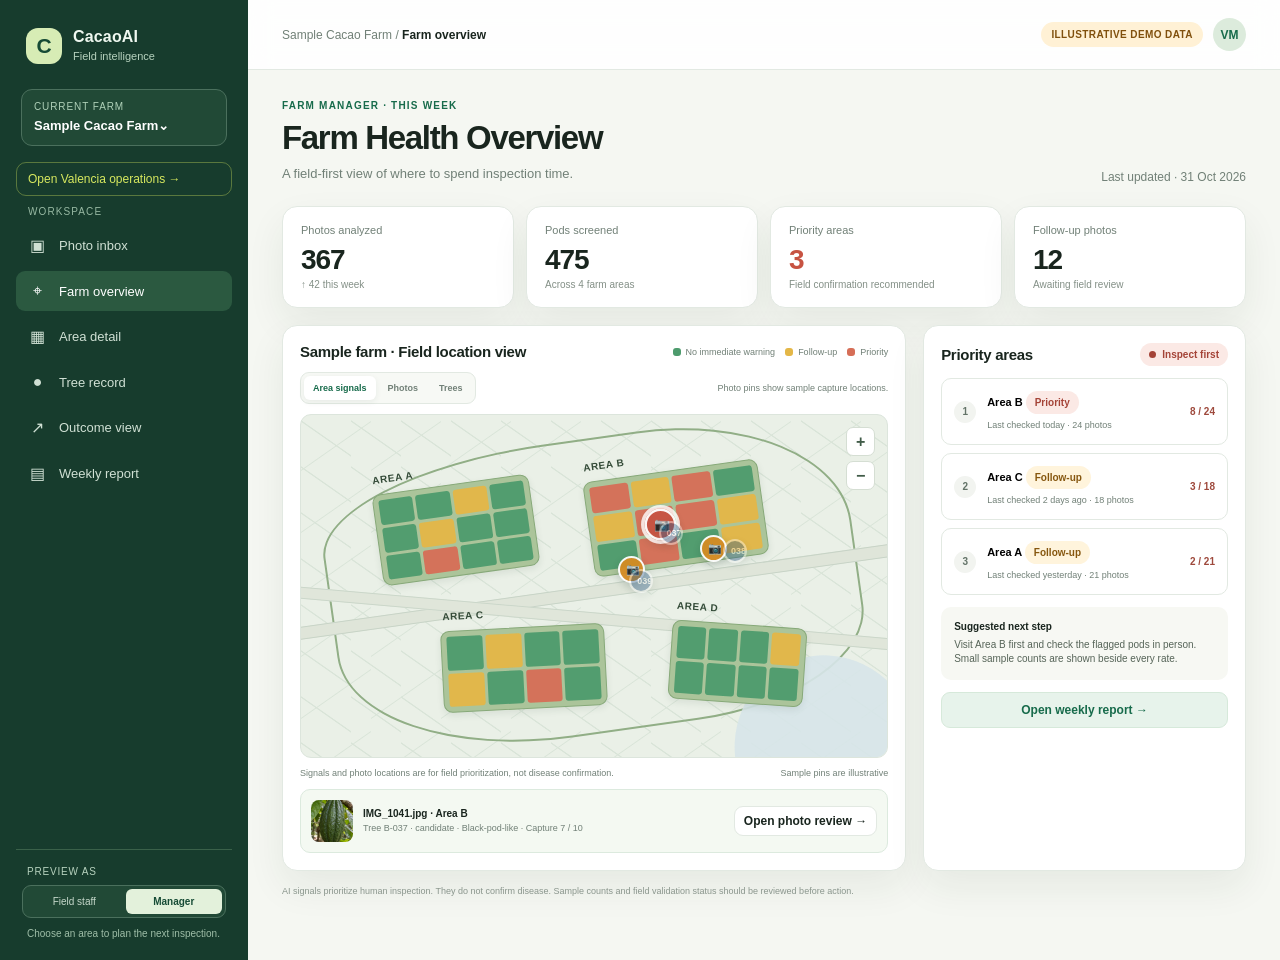
==== commit 260410b9: "Add Valencia farm operations dashboard" ====
--- a/index.html
+++ b/index.html
@@ -396,6 +396,7 @@
     <aside class="sidebar">
       <div class="brand"><div class="brand-mark">C</div><div><strong>CacaoAI</strong><small>Field intelligence</small></div></div>
       <button class="farm-switch" type="button"><span>Current farm</span><strong>Sample Cacao Farm⌄</strong></button>
+      <a href="valencia-desktop/" style="display:block;margin:-8px 0 10px;padding:9px 11px;border:1px solid rgba(216,233,95,.35);border-radius:10px;color:#d8e95f;text-decoration:none;font-size:12px">Open Valencia operations →</a>
       <div class="nav-label">Workspace</div>
       <nav class="nav" aria-label="Main navigation">
         <button data-screen="capture"><span class="icon">▣</span>Photo inbox</button>
